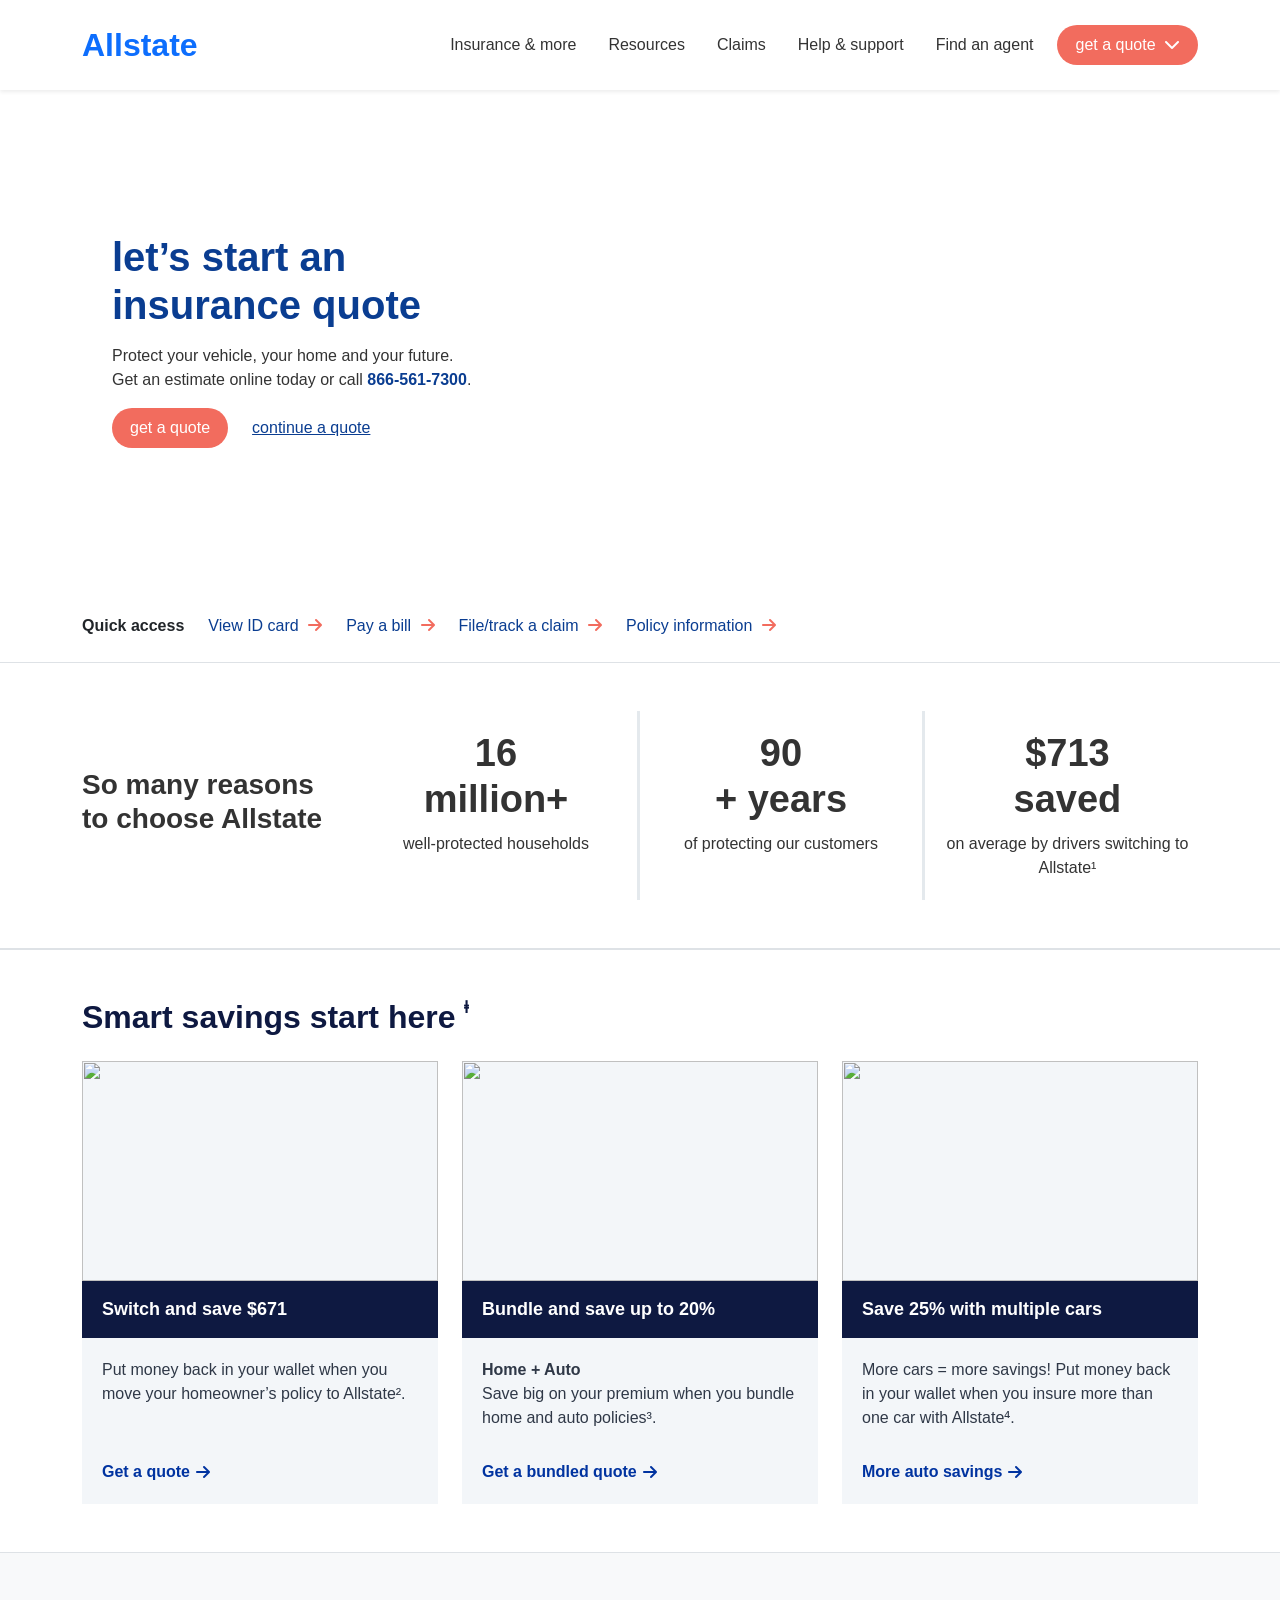
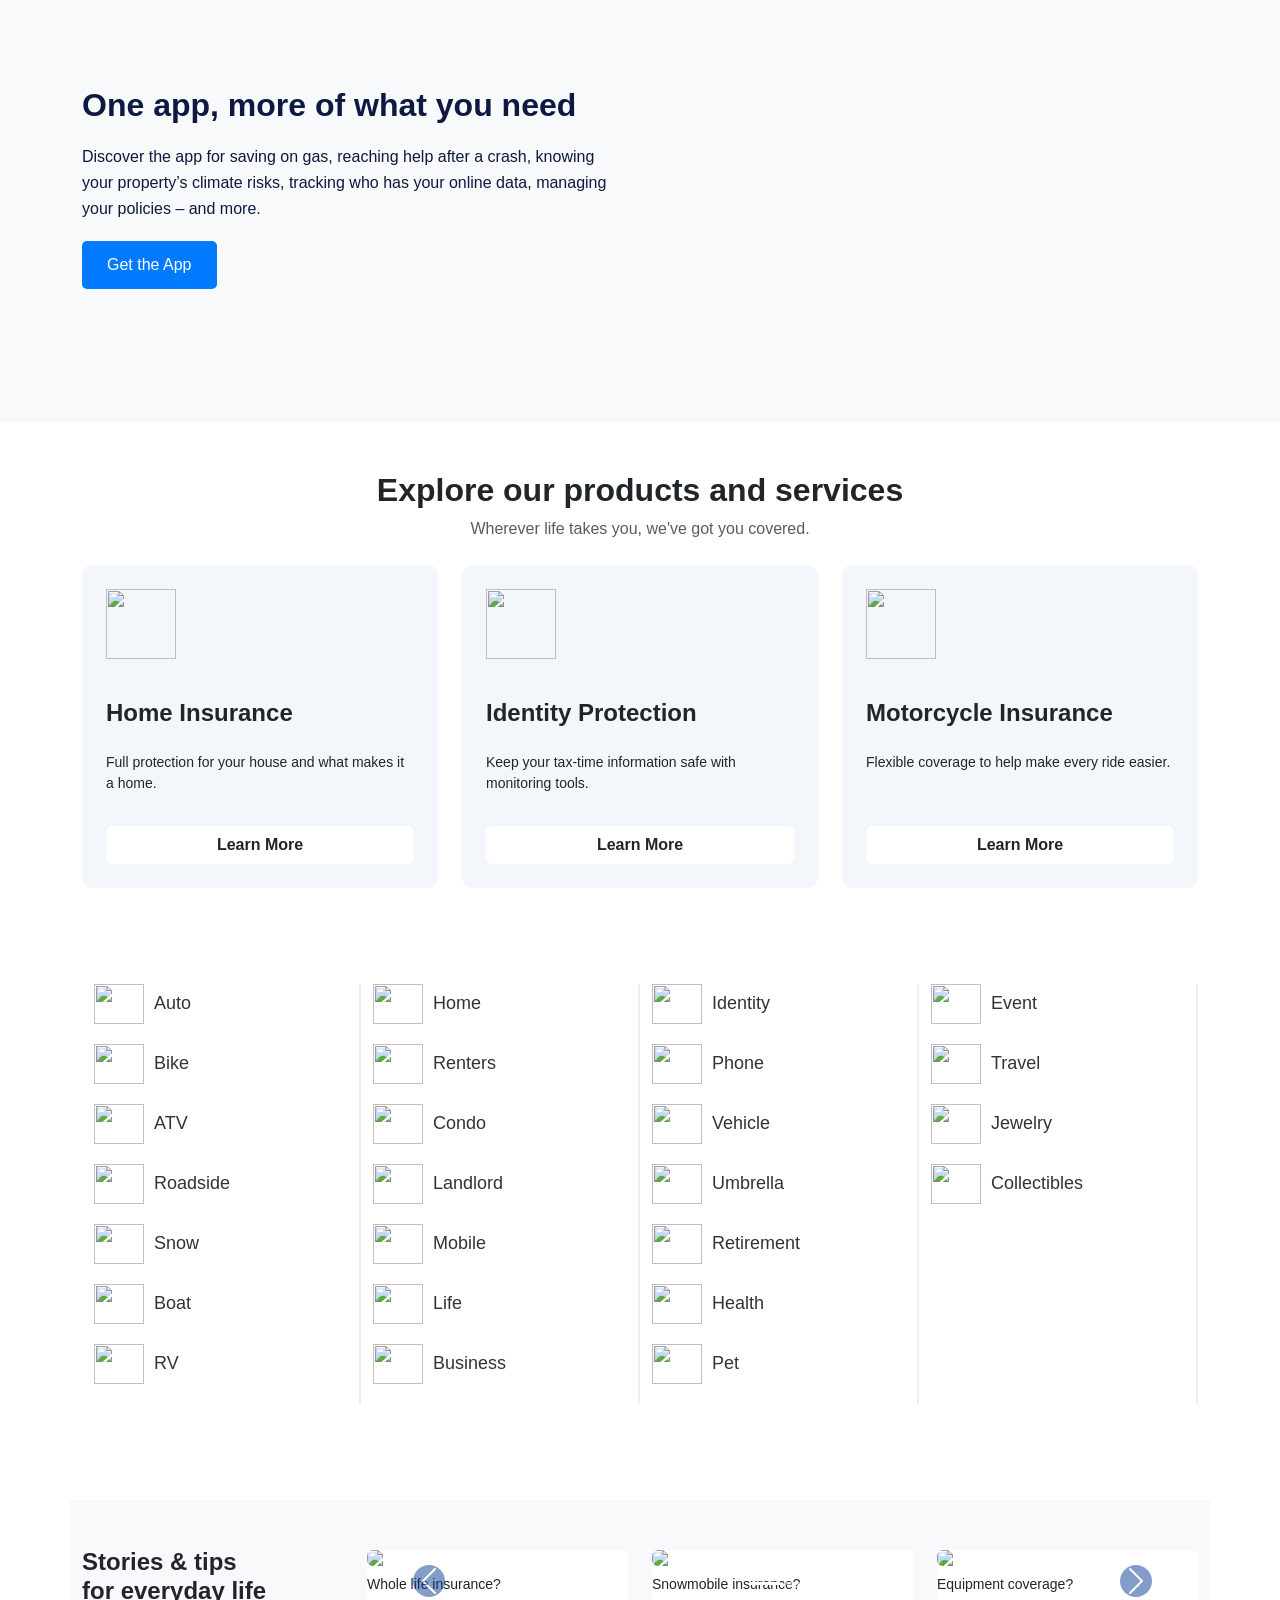
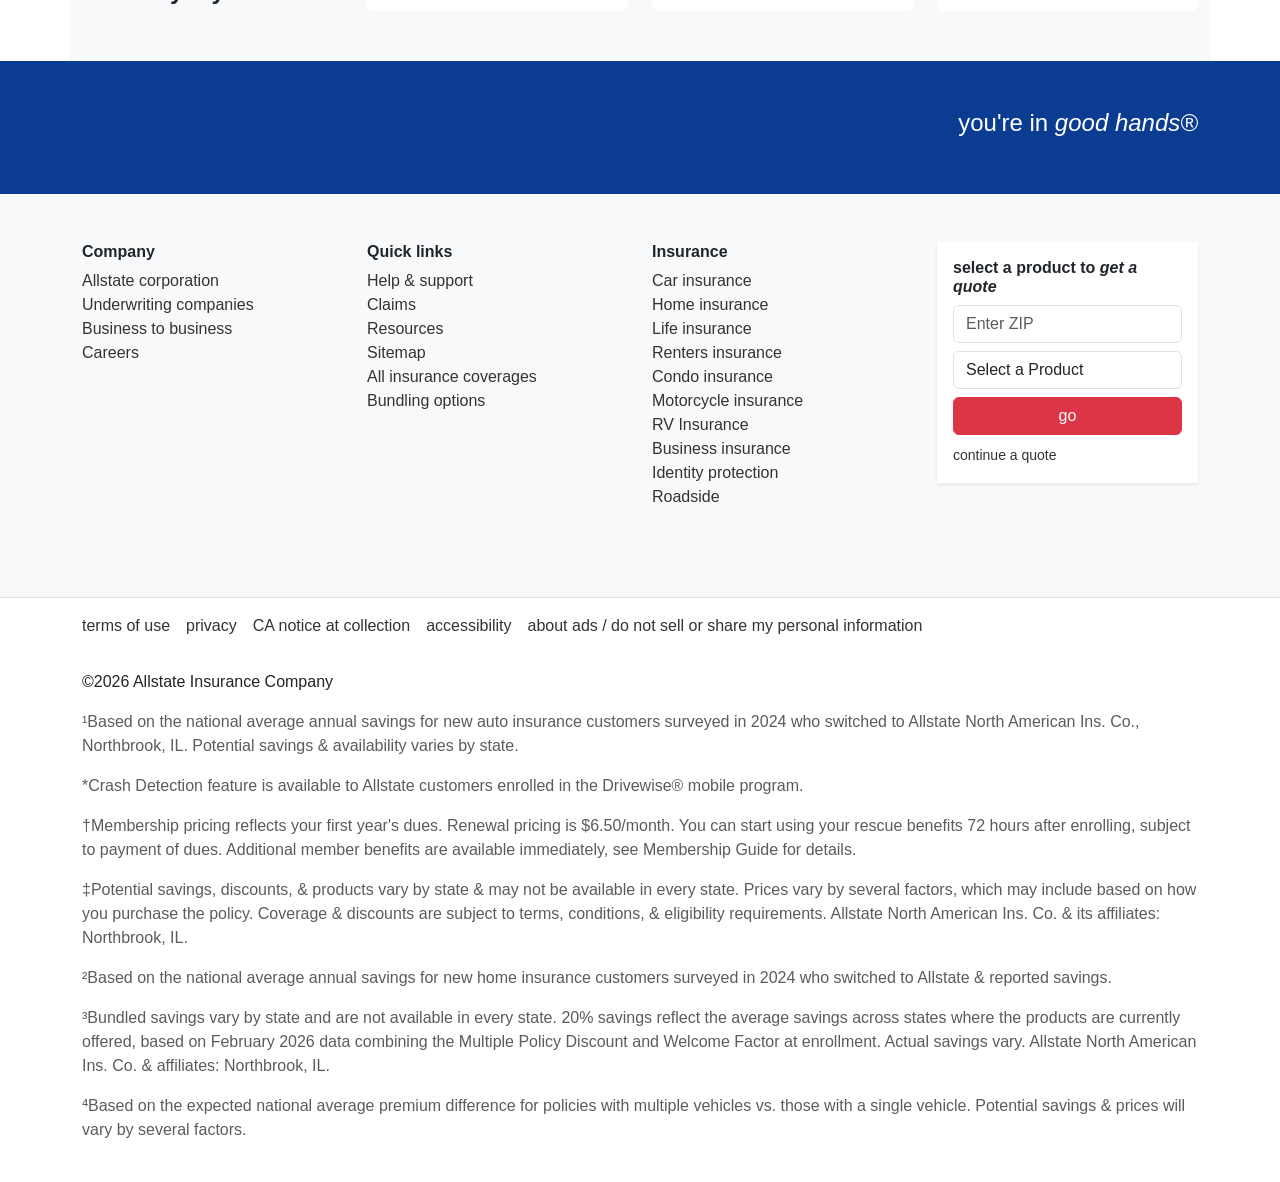
==== index.html @ ee7dabac "new project" ====
<!DOCTYPE html>
<html lang="en">
<head>
<meta charset="UTF-8">
<meta name="viewport" content="width=device-width, initial-scale=1.0">

<!-- Bootstrap -->
<link href="https://cdn.jsdelivr.net/npm/bootstrap@5.3.3/dist/css/bootstrap.min.css" rel="stylesheet">

<!-- Font Awesome -->
<link rel="stylesheet" href="https://cdnjs.cloudflare.com/ajax/libs/font-awesome/6.5.0/css/all.min.css">

<!-- Custom CSS -->
 <script src="https://cdn.jsdelivr.net/npm/@popperjs/core@2.11.8/dist/umd/popper.min.js" integrity="sha384-I7E8VVD/ismYTF4hNIPjVp/Zjvgyol6VFvRkX/vR+Vc4jQkC+hVqc2pM8ODewa9r" crossorigin="anonymous"></script>
<script src="https://cdn.jsdelivr.net/npm/bootstrap@5.3.8/dist/js/bootstrap.min.js" integrity="sha384-G/EV+4j2dNv+tEPo3++6LCgdCROaejBqfUeNjuKAiuXbjrxilcCdDz6ZAVfHWe1Y" crossorigin="anonymous"></script>
<link rel="stylesheet" href="style.css">

<title>Insurance Hero</title>
</head>

<body>

<!-- NAVBAR -->
<nav class="navbar navbar-expand-lg bg-white py-3 shadow-sm">
  <div class="container">

    <!-- Brand -->
    <a class="navbar-brand fw-bold text-primary fs-2" href="/">Allstate</a>

    <!-- Toggle Button -->
    <button class="navbar-toggler" type="button" data-bs-toggle="collapse" data-bs-target="#mainNavbar">
      <span class="navbar-toggler-icon"></span>
    </button>

    <!-- Navbar Links -->
    <div class="collapse navbar-collapse" id="mainNavbar">
      <ul class="navbar-nav ms-auto align-items-lg-center gap-lg-3">

        <li class="nav-item">
          <a class="nav-link" href="Insurancemore.html">Insurance & more</a>
        </li>

        <li class="nav-item">
          <a class="nav-link" href="Resources.html">Resources</a>
        </li>

        <li class="nav-item">
          <a class="nav-link" href="Claims.html">Claims</a>
        </li>

        <li class="nav-item">
          <a class="nav-link" href="Help.html">Help & support</a>
        </li>

        <li class="nav-item">
          <a class="nav-link" href="Findagent.html">Find an agent</a>
        </li>

        <li class="nav-item">
          <button class="btn quote-btn">
            get a quote <i class="fa-solid fa-chevron-down ms-1"></i>
          </button>
        </li>

      </ul>
    </div>

  </div>
</nav>

<!-- HERO SECTION -->
<section class="hero-section">
  <div class="container">
    <div class="row align-items-center">

      <!-- TEXT BOX -->
      <div class="col-lg-5">
        <div class="hero-card">
          <h1>let’s start an<br>insurance quote</h1>

          <p>
            Protect your vehicle, your home and your future.<br>
            Get an estimate online today or call 
            <span class="phone">866-561-7300</span>.
          </p>

          <div class="d-sm-flex align-items-center gap-4 mt-3">
           <a href="tel:8665617300"> <button class="btn quote-btn">get a quote</button></a>
            <a href="tel:8665617300" class="continue-link">continue a quote</a>
          </div>

        </div>
      </div>

    </div>
  </div>
</section>

<!-- QUICK ACCESS -->
<section class="quick-access py-4">
  <div class="container d-flex flex-wrap gap-4">
    <strong>Quick access</strong>

    <a href="tel:8665617300">View ID card <i class="fa-solid fa-arrow-right"></i></a>
    <a href="tel:8665617300">Pay a bill <i class="fa-solid fa-arrow-right"></i></a>
    <a href="tel:8665617300">File/track a claim <i class="fa-solid fa-arrow-right"></i></a>
    <a href="tel:8665617300">Policy information <i class="fa-solid fa-arrow-right"></i></a>
  </div>
</section>



<section class="py-5 border-top border-bottom">
  <div class="container">

    <div class="row align-items-center">

      <!-- LEFT HEADING -->
      <div class="col-lg-3 col-12 mb-4 mb-lg-0">
        <h2 class="section-title">
          So many reasons to choose Allstate
        </h2>
      </div>

      <!-- RIGHT CONTENT -->
      <div class="col-lg-9 col-12">
        <div class="row text-center ">

          <div class="col-md-4 col-12 text-center stat-box">
            <h3>16<br>million+</h3>
            <p>well-protected households</p>
          </div>

          <div class="col-md-4 col-12 text-center stat-box">
            <h3>90<br>+ years</h3>
            <p>of protecting our customers</p>
          </div>

          <div class="col-md-4 col-12 text-center stat-box">
            <h3>$713<br>saved</h3>
            <p>on average by drivers switching to Allstate¹</p>
          </div>

        </div>
      </div>

    </div>

  </div>
</section>


<section class="py-5 border-top border-bottom">
  <div class="container">

    <!-- Heading -->
    <h2 class="main-heading mb-4">
      Smart savings start here
      <span class="small-symbol">ⱡ</span>
    </h2>

    <div class="row g-4">

      <!-- Card 1 -->
      <div class="col-lg-4 col-md-6">
        <div class="promo-card h-100">

          <div class="promo-img">
            <img src="https://delivery.contenthub.allstate.com/api/public/content/4999262c8e6c40609e1e5e005fb2c037?v=10518b28">
          </div>

          <div class="promo-band">Switch and save $671</div>

          <div class="promo-body">
            <p>
              Put money back in your wallet when you move your homeowner’s policy to Allstate².
            </p>

            <a href="tel:8665617300" class="promo-link">
              Get a quote <i class="fa-solid fa-arrow-right"></i>
            </a>
          </div>

        </div>
      </div>

      <!-- Card 2 -->
      <div class="col-lg-4 col-md-6">
        <div class="promo-card h-100">

          <div class="promo-img">
            <img src="https://delivery.contenthub.allstate.com/api/public/content/b913e916604a4797839962265ea4c219?v=066ea2a5">
          </div>

          <div class="promo-band">Bundle and save up to 20%</div>

          <div class="promo-body">
            <p>
              <strong>Home + Auto</strong><br>
              Save big on your premium when you bundle home and auto policies³.
            </p>

            <a href="tel:8665617300" class="promo-link">
              Get a bundled quote <i class="fa-solid fa-arrow-right"></i>
            </a>
          </div>

        </div>
      </div>

      <!-- Card 3 -->
      <div class="col-lg-4 col-md-6">
        <div class="promo-card h-100">

          <div class="promo-img">
            <img src="https://delivery.contenthub.allstate.com/api/public/content/9e5ea6c9df58432dbbaf52f667e9ecc3?v=0bc7b29b">
          </div>

          <div class="promo-band">Save 25% with multiple cars</div>

          <div class="promo-body">
            <p>
              More cars = more savings! Put money back in your wallet when you insure
              more than one car with Allstate⁴.
            </p>

            <a href="tel:8665617300" class="promo-link">
              More auto savings <i class="fa-solid fa-arrow-right"></i>
            </a>
          </div>

        </div>
      </div>

    </div>

  </div>
</section>

<section class="app-section bg-light">
  <div class="container">
    <div class="row align-items-center">

      <!-- LEFT CONTENT -->
      <div class="col-lg-6">
        <h2 class="heading">One app, more of what you need</h2>
        <p class="desc">
          Discover the app for saving on gas, reaching help after a crash,
          knowing your property’s climate risks, tracking who has your online data,
          managing your policies – and more.
        </p>
        <a href="tel:8665617300" class="btn-app">Get the App</a>
      </div>

      <!-- RIGHT IMAGE -->
      <div class="col-lg-6 position-relative">
        <div class="bg-shape"></div>
        <div class="image-box"></div>
      </div>

    </div>
  </div>
</section>

<section class="py-5">
  <div class="container">

    <!-- Heading -->
    <div class="text-center mb-4">
      <h2 class="fw-bold">Explore our products and services</h2>
      <p class="text-muted">Wherever life takes you, we've got you covered.</p>
    </div>

    <!-- Cards -->
    <div class="row g-4 mb-5">

      <!-- Card 1 -->
      <div class="col-md-6 col-lg-4">
        <div class="card h-100 feature-card text-start p-4">
          <img src="https://delivery.contenthub.allstate.com/api/public/content/1bab066fc0d542cd9b75b25b2653437d?v=a708d2a2" class="icon mb-3">
          <h4 class="fw-bold mt-4">Home Insurance</h5>
          <p class="py-3">Full protection for your house and what makes it a home.</p>
          <a href="tel:8665617300" class="btn bg-body fw-bold mt-auto">Learn More</a>
        </div>
      </div>

      <!-- Card 2 -->
      <div class="col-md-6 col-lg-4">
        <div class="card h-100 feature-card text-start p-4">
          <img src="https://delivery.contenthub.allstate.com/api/public/content/2ba8c9988b7c49c5b86bae340edbc51a?v=8ea35259" class="icon mb-3">
          <h4 class="fw-bold mt-4">Identity Protection</h5>
          <p class="py-3">Keep your tax-time information safe with monitoring tools.</p>
          <a href="tel:8665617300" class="btn bg-body fw-bold mt-auto">Learn More</a>
        </div>
      </div>

      <!-- Card 3 -->
      <div class="col-md-6 col-lg-4">
        <div class="card h-100 feature-card text-start p-4">
          <img src="https://delivery.contenthub.allstate.com/api/public/content/c26f9b9fec4a4e6ab97c091a6480e69c?v=bcd4df6d" class="icon mb-3">
          <h4 class="fw-bold mt-4">Motorcycle Insurance</h5>
          <p class="py-3">Flexible coverage to help make every ride easier.</p>
          <a href="tel:8665617300" class="btn bg-body fw-bold mt-auto">Learn More</a>
        </div>
      </div>

    </div>

  <div class="container py-5">
  <div class="row g-4">

    <!-- Column 1 -->
    <div class="col-12 col-sm-6 col-lg-3 border-col">
      <ul class="icon-list">
        <li><a href="tel:8665617300"><img src="https://delivery.contenthub.allstate.com/api/public/content/576c456c47a54b1b879d611299b5bef7?v=67f49cc1"> Auto</a></li>
        <li><a href="tel:8665617300"><img src="https://delivery.contenthub.allstate.com/api/public/content/e0cf91c5a4524aaa98186fe01b1e146c?v=ee3be637"> Bike</a></li>
        <li><a href="tel:8665617300"><img src="https://delivery.contenthub.allstate.com/api/public/content/7c11ab1f14444c76a9706275d4a09e41?v=4e57d8f3"> ATV</a></li>
        <li><a href="tel:8665617300"><img src="https://delivery.contenthub.allstate.com/api/public/content/29aff8308e96465db053a01af0257b8e?v=0a6ff43a"> Roadside</a></li>
        <li><a href="tel:8665617300"><img src="https://delivery.contenthub.allstate.com/api/public/content/068daba5a38a4f40b3b73e91988171f2?v=88b23f37"> Snow</a></li>
        <li><a href="tel:8665617300"><img src="https://delivery.contenthub.allstate.com/api/public/content/b63d10c0edb745f6ae9aea2cfa31ae86?v=7ba2a801"> Boat</a></li>
        <li><a href="tel:8665617300"><img src="https://delivery.contenthub.allstate.com/api/public/content/c8fb784f4d4744c7a7fb2d9d7b7a6b62?v=eef64bd3"> RV</a></li>
      </ul>
    </div>

    <!-- Column 2 -->
    <div class="col-12 col-sm-6 col-lg-3 border-col">
      <ul class="icon-list">
        <li><a href="tel:8665617300"><img src="https://delivery.contenthub.allstate.com/api/public/content/618a623867df4dedbd505feba9692782?v=e9a8ed19"> Home</a></li>
        <li><a href="tel:8665617300"><img src="https://delivery.contenthub.allstate.com/api/public/content/8c9a7ac19f9d487bbc32a3f957c44434?v=7ef8f5ae"> Renters</a></li>
        <li><a href="tel:8665617300"><img src="https://delivery.contenthub.allstate.com/api/public/content/4e9c6ab7fcce4d798c8040a2b1b646f5?v=4400e2b8"> Condo</a></li>
        <li><a href="tel:8665617300"><img src="https://delivery.contenthub.allstate.com/api/public/content/be8fc115e454415ca31baadfa4117970?v=c1351218"> Landlord</a></li>
        <li><a href="tel:8665617300"><img src="https://delivery.contenthub.allstate.com/api/public/content/f1c20ac8cc774b368beddd9b5a5bd028?v=36741392"> Mobile</a></li>
        <li><a href="tel:8665617300"><img src="https://delivery.contenthub.allstate.com/api/public/content/596bc5b3a82c466bba2f0bc1f27e01d4?v=0367a635"> Life</a></li>
        <li><a href="tel:8665617300"><img src="https://delivery.contenthub.allstate.com/api/public/content/398d3c8ac40d498fb03f9f0c2538ac4d?v=5d77b783"> Business</a></li>
      </ul>
    </div>

    <!-- Column 3 -->
    <div class="col-12 col-sm-6 col-lg-3 border-col">
      <ul class="icon-list">
        <li><a href="tel:8665617300"><img src="https://delivery.contenthub.allstate.com/api/public/content/22a44800e99048d9bf0676fc46298ce4?v=d208fa9e"> Identity</a></li>
        <li><a href="tel:8665617300"><img src="https://delivery.contenthub.allstate.com/api/public/content/76456d770ad140ffb733496fabfe0687?v=73703f34"> Phone</a></li>
        <li><a href="tel:8665617300"><img src="https://delivery.contenthub.allstate.com/api/public/content/d68a49ae5ca442d38bf2179fca43ff25?v=1bf8614d"> Vehicle</a></li>
        <li><a href="tel:8665617300"><img src="https://delivery.contenthub.allstate.com/api/public/content/fcdbcd41d8eb4f898f2b9cdf2c3ae271?v=046c39bd"> Umbrella</a></li>
        <li><a href="tel:8665617300"><img src="https://delivery.contenthub.allstate.com/api/public/content/4990a2c8351049e59fcb14ada8251ebb?v=62deccf1"> Retirement</a></li>
        <li><a href="tel:8665617300"><img src="https://delivery.contenthub.allstate.com/api/public/content/dafa3253902441ed8643b07fc1cc2ddb?v=2135b0d5"> Health</a></li>
        <li><a href="tel:8665617300"><img src="https://delivery.contenthub.allstate.com/api/public/content/3384f405749d496fb8a21a014fa7ee6e?v=58153415"> Pet</a></li>
      </ul>
    </div>

    <!-- Column 4 -->
    <div class="col-12 col-sm-6 col-lg-3 border-col">
      <ul class="icon-list">
        <li><a href="tel:8665617300"><img src="https://delivery.contenthub.allstate.com/api/public/content/69c1c8a2d57342abbcd887e36e570c88?v=5298da5d"> Event</a></li>
        <li><a href="tel:8665617300"><img src="https://delivery.contenthub.allstate.com/api/public/content/ce92b94a1fdc4f26aec73952007b3d80?v=635e3a3e"> Travel</a></li>
        <li><a href="tel:8665617300"><img src="https://delivery.contenthub.allstate.com/api/public/content/27fa50c00e7e4cde953ca6b778f78d98?v=de509304"> Jewelry</a></li>
        <li><a href="tel:8665617300"><img src="https://delivery.contenthub.allstate.com/api/public/content/ca1091b2b7d24374ba666214e66014e5?v=5a1c156a"> Collectibles</a></li>
      </ul>
    </div>

  </div>
</div>

  </div>
</section>




<div class="container py-5 bg-light">
  <div class="row align-items-center">

    <!-- Left Heading -->
    <div class="col-md-3 mb-4 mb-md-0">
      <h4 class="fw-bold">
        Stories & tips <br> for everyday life
      </h4>
    </div>

    <!-- Carousel -->
    <div class="col-md-9">
      <div id="tipsCarousel" class="carousel slide" data-bs-ride="carousel">

        <div class="carousel-inner">

          <!-- Slide 1 -->
          <div class="carousel-item active">
            <div class="row">

              <div class="col-md-4">
                <div class="card border-0">
                  <img src="https://delivery.contenthub.allstate.com/api/public/content/c1ad7813db5a4e098a1da8131071291c?v=30b78739" class="img-fluid rounded">
                  <p class="mt-2">Whole life insurance?</p>
                </div>
              </div>

              <div class="col-md-4">
                <div class="card border-0">
                  <img src="https://delivery.contenthub.allstate.com/api/public/content/bf7101c78d3641b2b881daa4c20effb3?v=bc9b1e7a" class="img-fluid rounded">
                  <p class="mt-2">Snowmobile insurance?</p>
                </div>
              </div>

              <div class="col-md-4">
                <div class="card border-0">
                  <img src="https://delivery.contenthub.allstate.com/api/public/content/bb48feaed63b44a3a1e1ae1adaf016fc?v=a247715b" class="img-fluid rounded">
                  <p class="mt-2">Equipment coverage?</p>
                </div>
              </div>

            </div>
          </div>

          <!-- Slide 2 -->
          <div class="carousel-item">
            <div class="row">

              <div class="col-md-4">
                <div class="card border-0">
                  <img src="https://delivery.contenthub.allstate.com/api/public/content/c1ad7813db5a4e098a1da8131071291c?v=30b78739" class="img-fluid rounded">
                  <p class="mt-2">Black ice?</p>
                </div>
              </div>

              <div class="col-md-4">
                <div class="card border-0">
                  <img src="https://delivery.contenthub.allstate.com/api/public/content/bf7101c78d3641b2b881daa4c20effb3?v=bc9b1e7a" class="img-fluid rounded">
                  <p class="mt-2">Ice damage?</p>
                </div>
              </div>

              <div class="col-md-4">
                <div class="card border-0">
                  <img src="https://delivery.contenthub.allstate.com/api/public/content/bb48feaed63b44a3a1e1ae1adaf016fc?v=a247715b" class="img-fluid rounded">
                  <p class="mt-2">Condo vs Home?</p>
                </div>
              </div>

            </div>
          </div>

        </div>

        <!-- Controls -->
        <button class="carousel-control-prev" type="button" data-bs-target="#tipsCarousel" data-bs-slide="prev">
          <span class="carousel-control-prev-icon"></span>
        </button>

        <button class="carousel-control-next" type="button" data-bs-target="#tipsCarousel" data-bs-slide="next">
          <span class="carousel-control-next-icon"></span>
        </button>

        <!-- Dots -->
        <div class="carousel-indicators mt-3">
          <button type="button" data-bs-target="#tipsCarousel" data-bs-slide-to="0" class="active"></button>
          <button type="button" data-bs-target="#tipsCarousel" data-bs-slide-to="1"></button>
        </div>

      </div>
    </div>

  </div>
</div>


<footer>

  <!-- Top Blue Section -->
  <div class="bg-primary text-white py-5">
    <div class="container text-end">
      <h4>you're in <em>good hands®</em></h4>
    </div>
  </div>

  <!-- Main Footer -->
  <div class="bg-light py-5">
    <div class="container">
      <div class="row">

        <!-- Company -->
        <div class="col-md-3 mb-4">
          <h6 class="fw-bold">Company</h6>
          <ul class="list-unstyled">
            <li><a href="tel:8665617300">Allstate corporation</a></li>
            <li><a href="tel:8665617300">Underwriting companies</a></li>
            <li><a href="tel:8665617300">Business to business</a></li>
            <li><a href="tel:8665617300">Careers</a></li>
          </ul>
        </div>

        <!-- Quick Links -->
        <div class="col-md-3 mb-4">
          <h6 class="fw-bold">Quick links</h6>
          <ul class="list-unstyled">
            <li><a href="tel:8665617300">Help & support</a></li>
            <li><a href="tel:8665617300">Claims</a></li>
            <li><a href="tel:8665617300">Resources</a></li>
            <li><a href="tel:8665617300">Sitemap</a></li>
            <li><a href="tel:8665617300">All insurance coverages</a></li>
            <li><a href="tel:8665617300">Bundling options</a></li>
          </ul>
        </div>

        <!-- Insurance -->
        <div class="col-md-3 mb-4">
          <h6 class="fw-bold">Insurance</h6>
          <ul class="list-unstyled">
            <li><a href="tel:8665617300">Car insurance</a></li>
            <li><a href="tel:8665617300">Home insurance</a></li>
            <li><a href="tel:8665617300">Life insurance</a></li>
            <li><a href="tel:8665617300">Renters insurance</a></li>
            <li><a href="tel:8665617300">Condo insurance</a></li>
            <li><a href="tel:8665617300">Motorcycle insurance</a></li>
            <li><a href="tel:8665617300">RV Insurance</a></li>
            <li><a href="tel:8665617300">Business insurance</a></li>
            <li><a href="tel:8665617300">Identity protection</a></li>
            <li><a href="tel:8665617300">Roadside</a></li>
          </ul>
        </div>

        <!-- Quote Box -->
        <div class="col-md-3">
          <div class="p-3 bg-white shadow-sm">
            <h6 class="fw-bold">select a product to <em>get a quote</em></h6>

            <input type="text" class="form-control my-2" placeholder="Enter ZIP">

            <select class="form-control my-2">
              <option>Select a Product</option>
              <option>Auto</option>
              <option>Home</option>
              <option>Life</option>
            </select>

            <button class="btn btn-danger w-100 mb-2">go</button>

            <a href="tel:8665617300" class="small">continue a quote</a>
          </div>
        </div>

      </div>
    </div>
  </div>

  <!-- Bottom Links -->
  <div class="bg-white py-3 border-top">
    <div class="container d-flex flex-wrap gap-3">
      <a href="tel:8665617300">terms of use</a>
      <a href="tel:8665617300">privacy</a>
      <a href="tel:8665617300">CA notice at collection</a>
      <a href="tel:8665617300">accessibility</a>
      <a href="tel:8665617300">about ads / do not sell or share my personal information</a>
    </div>
  </div>

  
  <!-- Disclaimer -->
  <div class="container text-muted pb-4">
      <!-- Copyright -->
      <div class="text-start text-dark py-3">
        ©2026 Allstate Insurance Company
      </div>
    <p>¹Based on the national average annual savings for new auto insurance customers surveyed in 2024 who switched to Allstate North American Ins. Co., Northbrook, IL. Potential savings & availability varies by state.</p>

    <p>*Crash Detection feature is available to Allstate customers enrolled in the Drivewise® mobile program.</p>

    <p>†Membership pricing reflects your first year's dues. Renewal pricing is $6.50/month. You can start using your rescue benefits 72 hours after enrolling, subject to payment of dues. Additional member benefits are available immediately, see Membership Guide for details.</p>

    <p>‡Potential savings, discounts, & products vary by state & may not be available in every state. Prices vary by several factors, which may include based on how you purchase the policy. Coverage & discounts are subject to terms, conditions, & eligibility requirements. Allstate North American Ins. Co. & its affiliates: Northbrook, IL.</p>

    <p>²Based on the national average annual savings for new home insurance customers surveyed in 2024 who switched to Allstate & reported savings.</p>

    <p>³Bundled savings vary by state and are not available in every state. 20% savings reflect the average savings across states where the products are currently offered, based on February 2026 data combining the Multiple Policy Discount and Welcome Factor at enrollment. Actual savings vary. Allstate North American Ins. Co. & affiliates: Northbrook, IL.</p>

    <p>⁴Based on the expected national average premium difference for policies with multiple vehicles vs. those with a single vehicle. Potential savings & prices will vary by several factors.</p>
  </div>

</footer>
</body>
</html>
---- style.css ----
body {
  font-family: Arial, sans-serif;
}

/* NAVBAR */
.nav-link {
  color: #333;
  font-weight: 500;
}

.quote-btn {
  background: #f26c5e;
  color: #fff;
  border-radius: 30px;
  padding: 8px 18px;
  border: none;
}

.quote-btn:hover {
  background: #e45a4c;
}

/* HERO */
.hero-section {
  background: url('https://delivery.contenthub.allstate.com/api/public/content/03c9858933ca45f29a2feabf10771040-XT017desktop?v=8b104a80') center/cover no-repeat;
  height: 500px;
  display: flex;
  align-items: center;
}

.hero-card {
  background: #fff;
  padding: 30px;
  position: relative;
}

.hero-card h1 {
  color: #0a3d91;
  font-size: 40px;
  font-weight: 700;
}

.hero-card p {
  margin-top: 15px;
  color: #333;
}

.phone {
  color: #0a3d91;
  font-weight: bold;
}

.continue-link {
  color: #0a3d91;
  text-decoration: underline;
}

/* Bottom blue lines */
.bottom-strip {
  position: absolute;
  bottom: 0;
  left: 0;
  height: 12px;
  width: 100%;
  background: repeating-linear-gradient(
    90deg,
    #0a3d91,
    #0a3d91 5px,
    #2f6fdd 5px,
    #2f6fdd 10px
  );
}

/* QUICK ACCESS */
.quick-access a {
  color: #0a3d91;
  text-decoration: none;
  font-weight: 500;
}

.quick-access i {
  margin-left: 5px;
  color: #f26c5e;
}

/* LEFT TITLE */
.section-title {
  font-size: 28px;
  font-weight: 700;
  color: #333;
}

/* STATS BOX */
.stat-box {
  padding: 20px;
  border-right: 3px solid #e4e9ed;
}

.stat-box:last-child {
  border-right: none;
}

.stat-box h3 {
  font-size: 38px;
  font-weight: 700;
  color: #333;
  margin-bottom: 10px;
}

.stat-box p {
  font-size: 16px;
  color: #333;
  margin: 0;
}


/* Heading */
.main-heading {
  font-size: 32px;
  font-weight: 700;
  color: #0e1941;
}

.small-symbol {
  font-size: 50%;
  vertical-align: top;
}

/* Card */
.promo-card {
  background: #f3f6f9;
  display: flex;
  flex-direction: column;
  overflow: hidden;
}

/* Image */
.promo-img img {
  width: 100%;
  height: 220px;
  object-fit: cover;
}

/* Blue band */
.promo-band {
  background: #0e1941;
  color: #fff;
  font-weight: 700;
  padding: 15px 20px;
  font-size: 18px;
}

/* Body */
.promo-body {
  padding: 20px;
  display: flex;
  flex-direction: column;
  flex-grow: 1;
}

.promo-body p {
  color: #2f3847;
  margin-bottom: 30px;
}

/* Link */
.promo-link {
  margin-top: auto;
  font-weight: 700;
  color: #0033a0;
  text-decoration: none;
  display: inline-flex;
  align-items: center;
  gap: 6px;
}

.promo-link:hover {
  text-decoration: underline;
}

.app-section {
  padding: 60px 0;
  background: #fff;
}

.heading {
  color: #0e1941;
  font-size: 32px;
  font-weight: 700;
}

.desc {
  color: #0e1941;
  margin: 20px 0;
  line-height: 1.6;
}

.btn-app {
  background: #007bff;
  color: #fff;
  padding: 12px 25px;
  text-decoration: none;
  border-radius: 5px;
  display: inline-block;
}

/* RIGHT SIDE */
.image-box {
  height: 350px;
  background-image: url("https://delivery.contenthub.allstate.com/api/public/content/d02c9c47308f4b30b4b604fb11102975?v=e8b12556");
  background-size: cover;
  background-position: center;
  border-radius: 15px;
  position: relative;
  z-index: 2;
}

/* BACKGROUND SHAPE */
.bg-shape {
  
  width: 50%;
  height: 100%;
  top: 30px;
  left: 30px;
  z-index: 1;
}

.feature-card {
  border: none;
  background: #f3f7fb;
  border-radius: 10px;
  transition: 0.3s;
}

.feature-card:hover {
  transform: translateY(-5px);
}

.icon {
  width: 70px;
  height: 70px;
  object-fit: contain;
  
}

.feature-list li {
  margin-bottom: 10px;
}

.feature-list a {
  display: flex;
  align-items: center;
  gap: 10px;
  text-decoration: none;
  color: #0a3d91;
  font-weight: 500;
  transition: 0.3s;
}

.feature-list img {
  width: 30px;
  height: 30px;
}

.feature-list a:hover {
  color: #0d6efd;
  transform: translateX(5px);
}

.icon-list {
  list-style: none;
  padding: 0;
  margin: 0;
}

.icon-list li {
  margin-bottom: 20px;
}

.icon-list a {
  display: flex;
  align-items: center;
  gap: 10px;
  text-decoration: none;
  color: #333;
  font-size: 18px;
  font-weight: 500;
}

.icon-list img {
  width: 50px;
  height: 40px;
  object-fit: contain;
}

.icon-list a:hover {
  color: #0a3d91;
}

.border-col {
  border-right: 2px solid #eee;
}


.card p {
  font-weight: 500;
  font-size: 14px;
}

.carousel-control-prev-icon,
.carousel-control-next-icon {
  background-color: #0a3d91;
  border-radius: 50%;
  padding: 10px;
}

footer a {
  text-decoration: none;
  color: #333;
}

footer a:hover {
  text-decoration: underline;
}

.bg-primary {
  background-color: #0a3d91 !important;
}

/* MOBILE FIX */
@media (max-width: 768px) {
    .border-col {
      border-right: none;
    }
    .promo-img img {
      height: 180px;
    }
  .stat-box {
    border-right: none;
    border-bottom: 3px solid #e4e9ed;
    text-align: left;
  }

  .stat-box:last-child {
    border-bottom: none;
  }
}
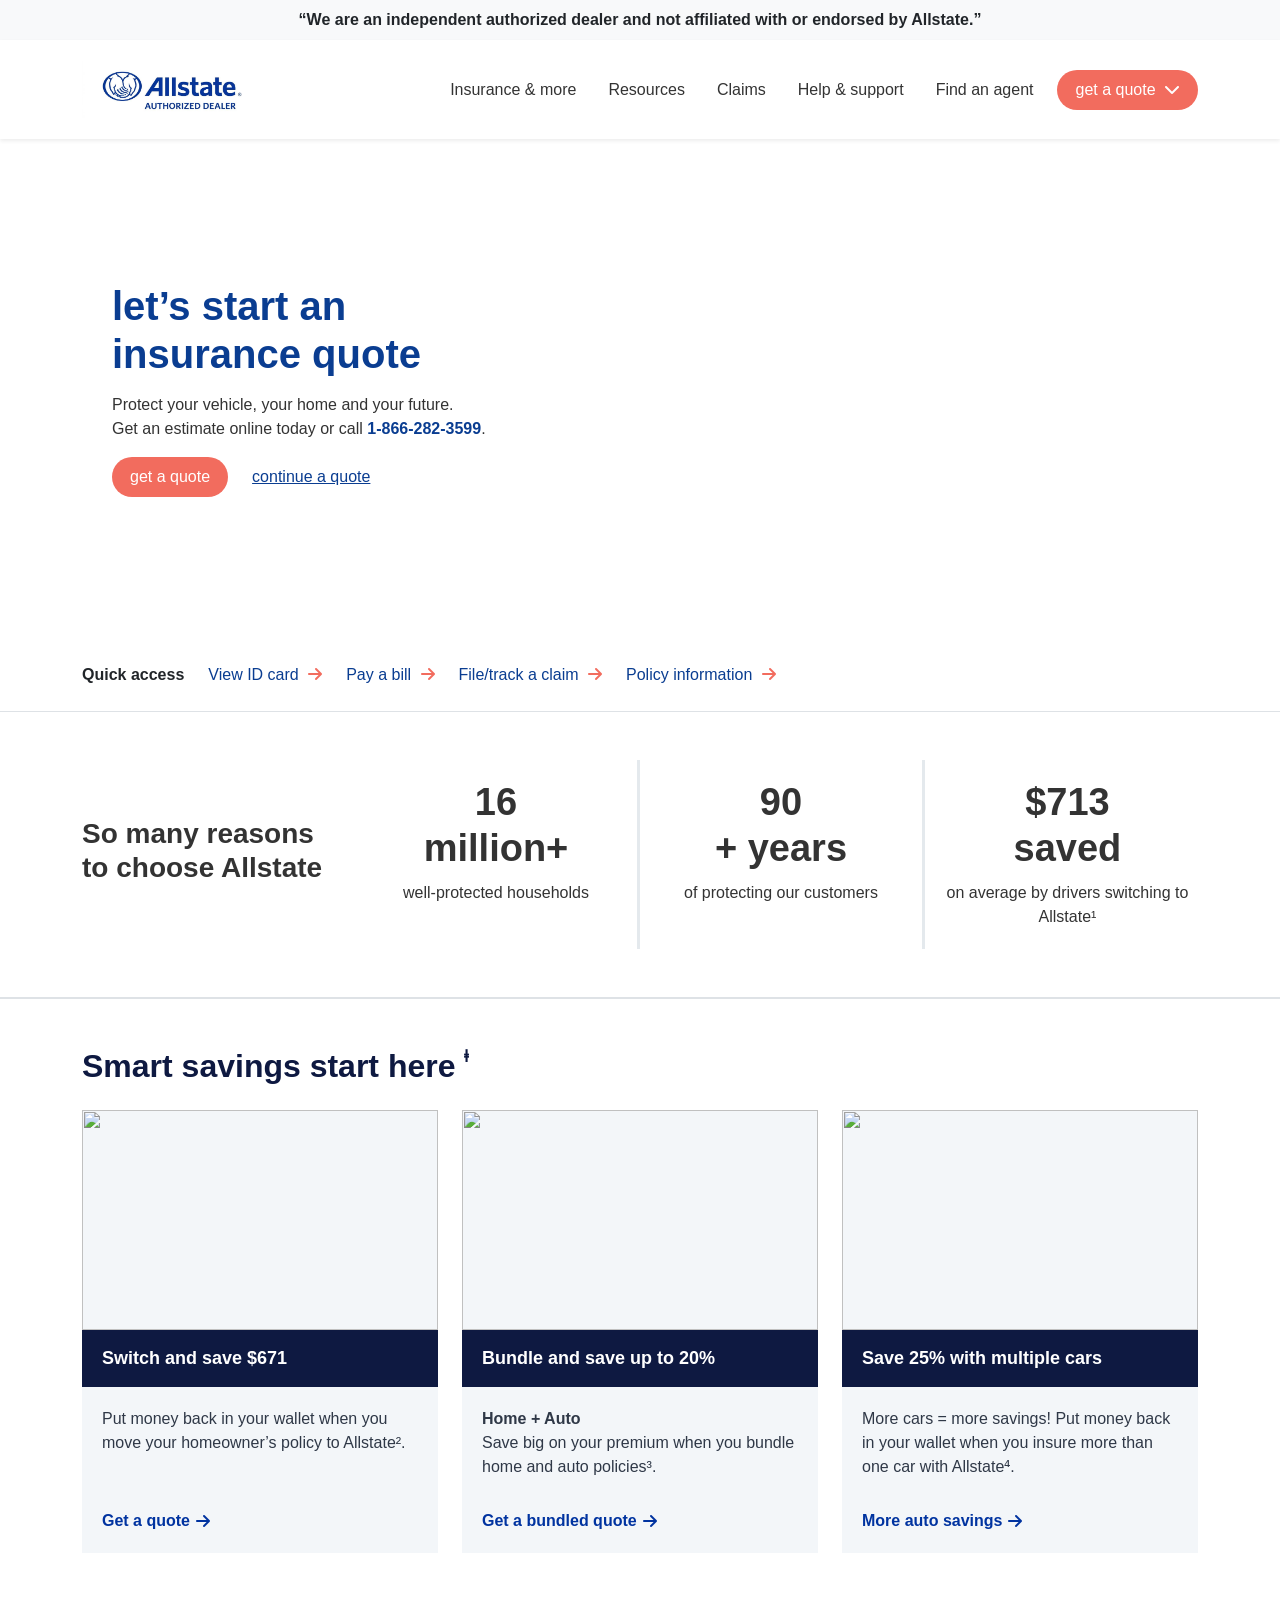
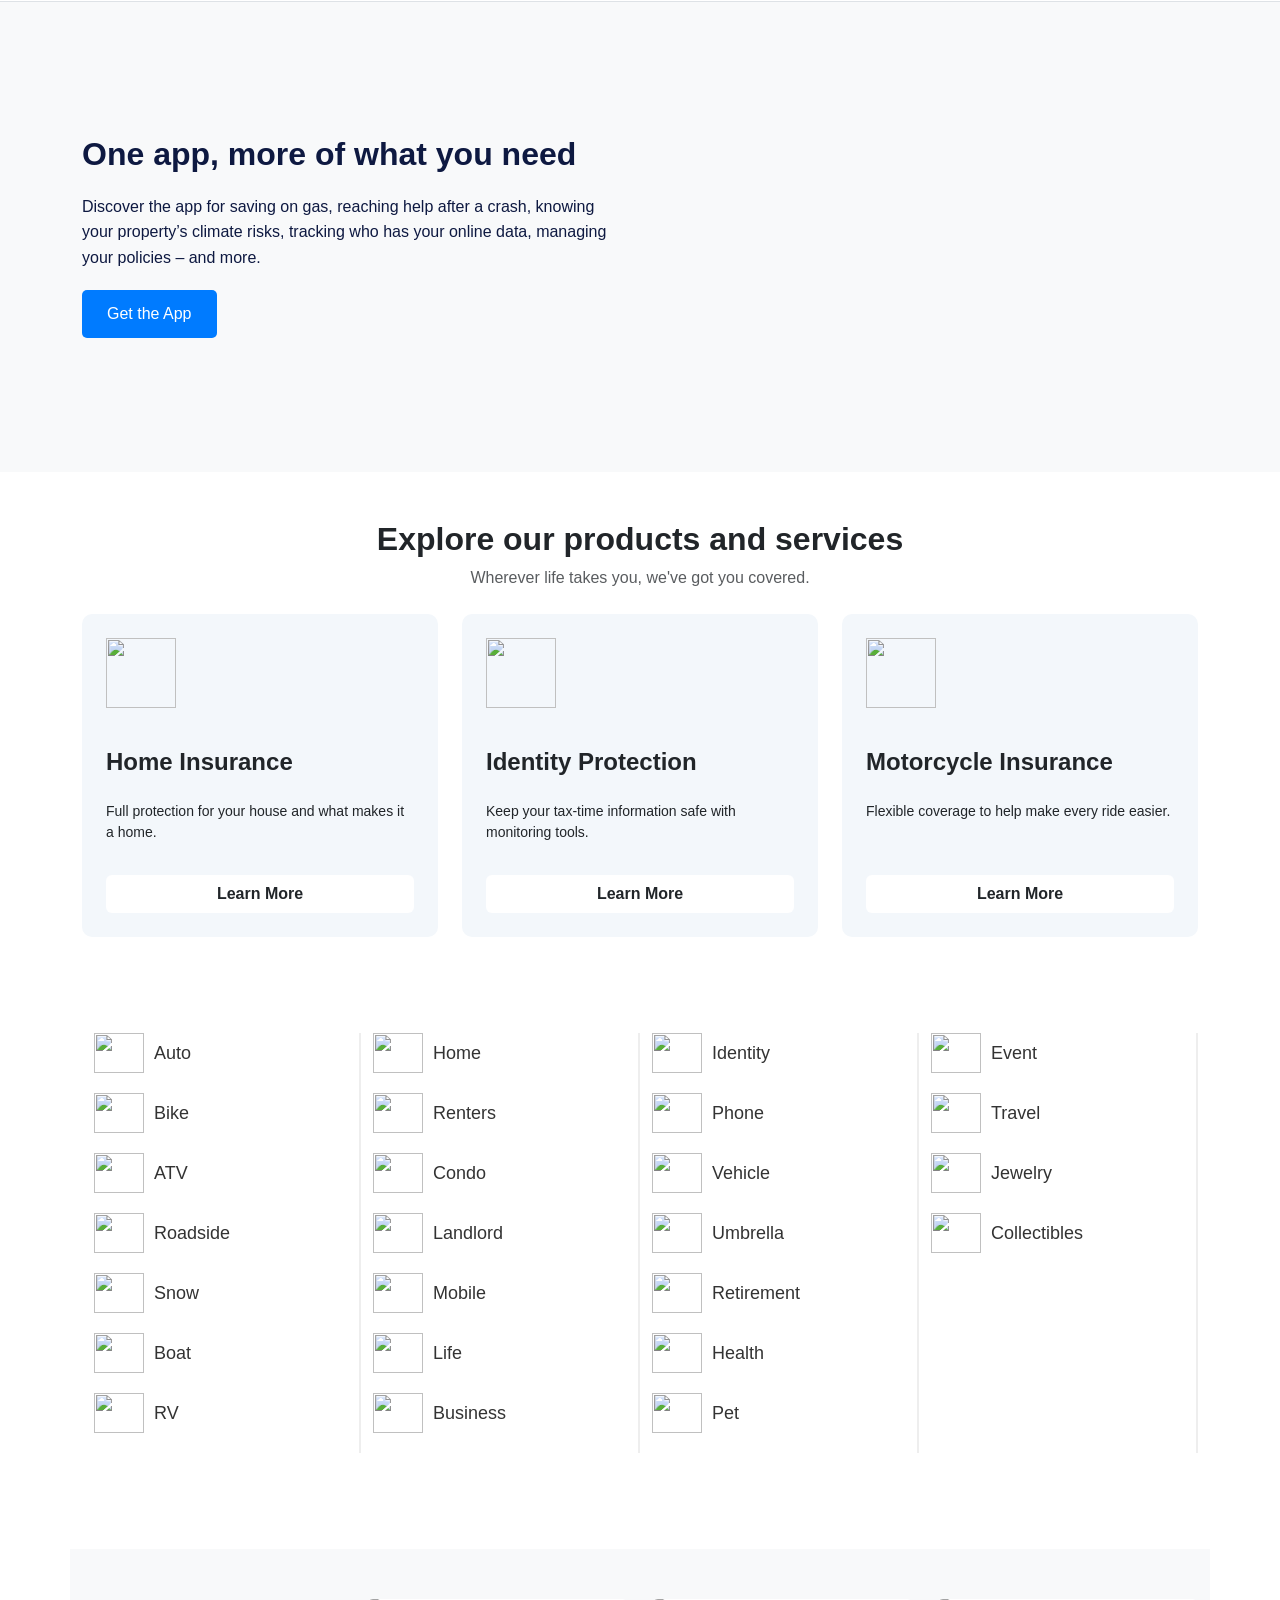
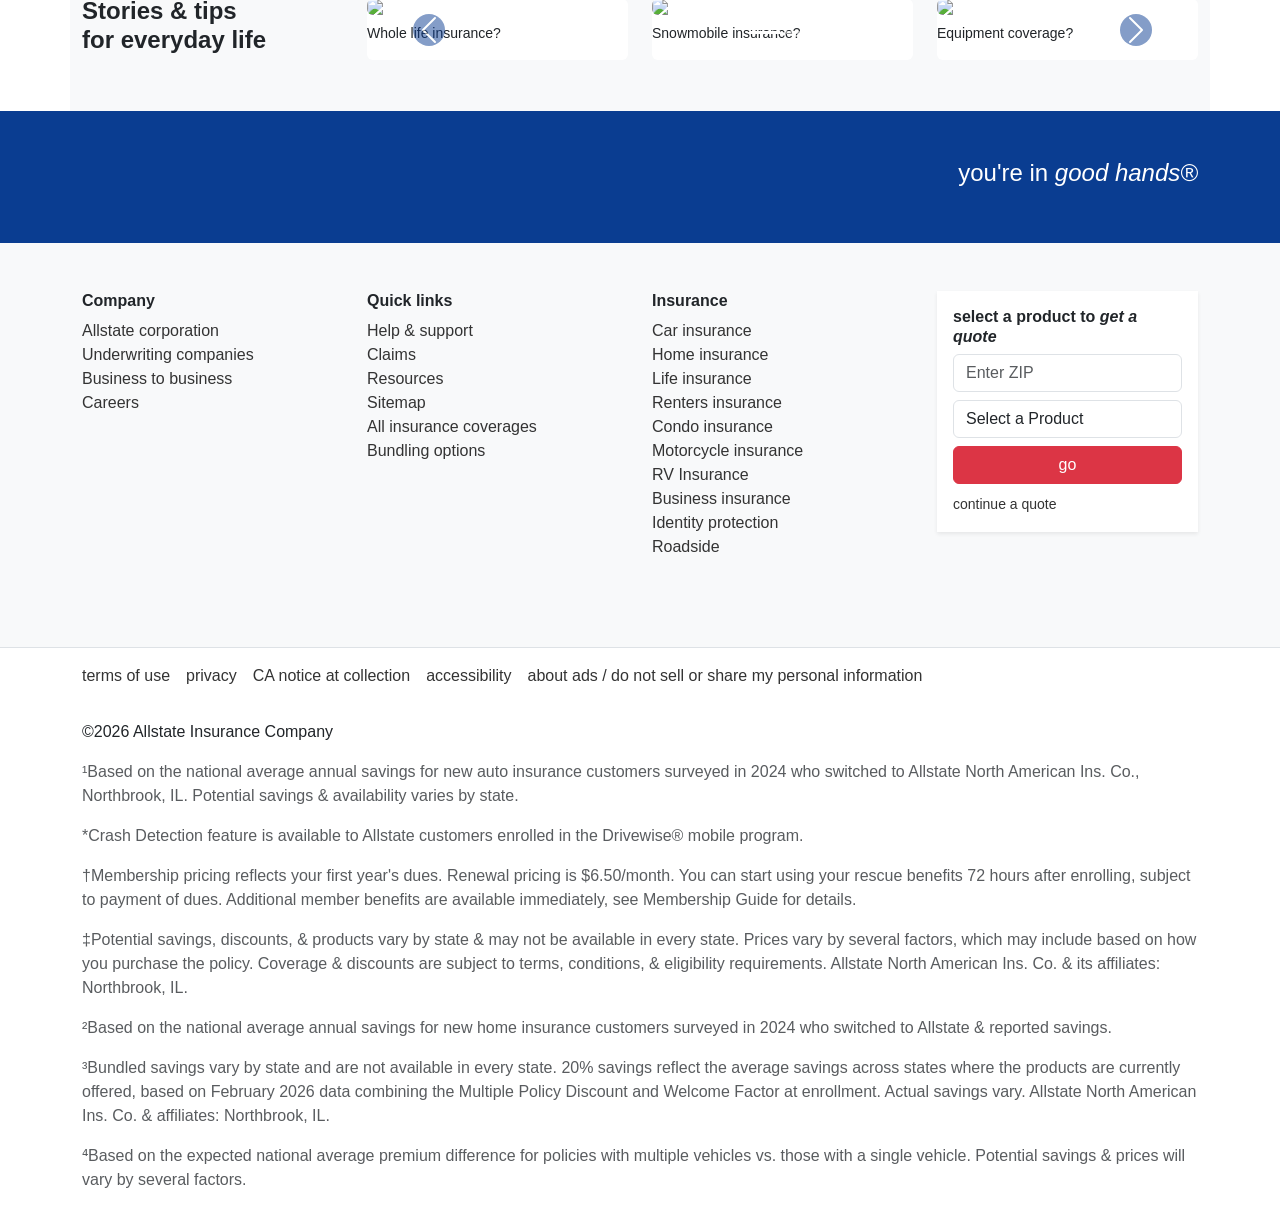
==== commit 39a3b458: "update done" ====
--- a/index.html
+++ b/index.html
@@ -20,12 +20,18 @@
 
 <body>
 
+
+  <div class="bg-light fw-bold py-2 text-center">
+    “We are an independent authorized dealer and not affiliated with or endorsed by Allstate.”
+  </div>
 <!-- NAVBAR -->
 <nav class="navbar navbar-expand-lg bg-white py-3 shadow-sm">
   <div class="container">
 
     <!-- Brand -->
-    <a class="navbar-brand fw-bold text-primary fs-2" href="/">Allstate</a>
+    <a class="navbar-brand fw-bold text-primary fs-2" href="/">
+      <img src="logo(1).jpeg  " alt="" width="180px">
+    </a>
 
     <!-- Toggle Button -->
     <button class="navbar-toggler" type="button" data-bs-toggle="collapse" data-bs-target="#mainNavbar">
@@ -81,12 +87,12 @@
           <p>
             Protect your vehicle, your home and your future.<br>
             Get an estimate online today or call 
-            <span class="phone">866-561-7300</span>.
+            <span class="phone">1-866-282-3599</span>.
           </p>
 
           <div class="d-sm-flex align-items-center gap-4 mt-3">
-           <a href="tel:8665617300"> <button class="btn quote-btn">get a quote</button></a>
-            <a href="tel:8665617300" class="continue-link">continue a quote</a>
+           <a href="tel:+18662823599"> <button class="btn quote-btn">get a quote</button></a>
+            <a href="tel:+18662823599" class="continue-link">continue a quote</a>
           </div>
 
         </div>
@@ -101,10 +107,10 @@
   <div class="container d-flex flex-wrap gap-4">
     <strong>Quick access</strong>
 
-    <a href="tel:8665617300">View ID card <i class="fa-solid fa-arrow-right"></i></a>
-    <a href="tel:8665617300">Pay a bill <i class="fa-solid fa-arrow-right"></i></a>
-    <a href="tel:8665617300">File/track a claim <i class="fa-solid fa-arrow-right"></i></a>
-    <a href="tel:8665617300">Policy information <i class="fa-solid fa-arrow-right"></i></a>
+    <a href="tel:+18662823599">View ID card <i class="fa-solid fa-arrow-right"></i></a>
+    <a href="tel:+18662823599">Pay a bill <i class="fa-solid fa-arrow-right"></i></a>
+    <a href="tel:+18662823599">File/track a claim <i class="fa-solid fa-arrow-right"></i></a>
+    <a href="tel:+18662823599">Policy information <i class="fa-solid fa-arrow-right"></i></a>
   </div>
 </section>
 
@@ -176,7 +182,7 @@
               Put money back in your wallet when you move your homeowner’s policy to Allstate².
             </p>
 
-            <a href="tel:8665617300" class="promo-link">
+            <a href="tel:+18662823599" class="promo-link">
               Get a quote <i class="fa-solid fa-arrow-right"></i>
             </a>
           </div>
@@ -200,7 +206,7 @@
               Save big on your premium when you bundle home and auto policies³.
             </p>
 
-            <a href="tel:8665617300" class="promo-link">
+            <a href="tel:+18662823599" class="promo-link">
               Get a bundled quote <i class="fa-solid fa-arrow-right"></i>
             </a>
           </div>
@@ -224,7 +230,7 @@
               more than one car with Allstate⁴.
             </p>
 
-            <a href="tel:8665617300" class="promo-link">
+            <a href="tel:+18662823599" class="promo-link">
               More auto savings <i class="fa-solid fa-arrow-right"></i>
             </a>
           </div>
@@ -249,7 +255,7 @@
           knowing your property’s climate risks, tracking who has your online data,
           managing your policies – and more.
         </p>
-        <a href="tel:8665617300" class="btn-app">Get the App</a>
+        <a href="tel:+18662823599" class="btn-app">Get the App</a>
       </div>
 
       <!-- RIGHT IMAGE -->
@@ -280,7 +286,7 @@
           <img src="https://delivery.contenthub.allstate.com/api/public/content/1bab066fc0d542cd9b75b25b2653437d?v=a708d2a2" class="icon mb-3">
           <h4 class="fw-bold mt-4">Home Insurance</h5>
           <p class="py-3">Full protection for your house and what makes it a home.</p>
-          <a href="tel:8665617300" class="btn bg-body fw-bold mt-auto">Learn More</a>
+          <a href="tel:+18662823599" class="btn bg-body fw-bold mt-auto">Learn More</a>
         </div>
       </div>
 
@@ -290,7 +296,7 @@
           <img src="https://delivery.contenthub.allstate.com/api/public/content/2ba8c9988b7c49c5b86bae340edbc51a?v=8ea35259" class="icon mb-3">
           <h4 class="fw-bold mt-4">Identity Protection</h5>
           <p class="py-3">Keep your tax-time information safe with monitoring tools.</p>
-          <a href="tel:8665617300" class="btn bg-body fw-bold mt-auto">Learn More</a>
+          <a href="tel:+18662823599" class="btn bg-body fw-bold mt-auto">Learn More</a>
         </div>
       </div>
 
@@ -300,7 +306,7 @@
           <img src="https://delivery.contenthub.allstate.com/api/public/content/c26f9b9fec4a4e6ab97c091a6480e69c?v=bcd4df6d" class="icon mb-3">
           <h4 class="fw-bold mt-4">Motorcycle Insurance</h5>
           <p class="py-3">Flexible coverage to help make every ride easier.</p>
-          <a href="tel:8665617300" class="btn bg-body fw-bold mt-auto">Learn More</a>
+          <a href="tel:+18662823599" class="btn bg-body fw-bold mt-auto">Learn More</a>
         </div>
       </div>
 
@@ -312,49 +318,49 @@
     <!-- Column 1 -->
     <div class="col-12 col-sm-6 col-lg-3 border-col">
       <ul class="icon-list">
-        <li><a href="tel:8665617300"><img src="https://delivery.contenthub.allstate.com/api/public/content/576c456c47a54b1b879d611299b5bef7?v=67f49cc1"> Auto</a></li>
-        <li><a href="tel:8665617300"><img src="https://delivery.contenthub.allstate.com/api/public/content/e0cf91c5a4524aaa98186fe01b1e146c?v=ee3be637"> Bike</a></li>
-        <li><a href="tel:8665617300"><img src="https://delivery.contenthub.allstate.com/api/public/content/7c11ab1f14444c76a9706275d4a09e41?v=4e57d8f3"> ATV</a></li>
-        <li><a href="tel:8665617300"><img src="https://delivery.contenthub.allstate.com/api/public/content/29aff8308e96465db053a01af0257b8e?v=0a6ff43a"> Roadside</a></li>
-        <li><a href="tel:8665617300"><img src="https://delivery.contenthub.allstate.com/api/public/content/068daba5a38a4f40b3b73e91988171f2?v=88b23f37"> Snow</a></li>
-        <li><a href="tel:8665617300"><img src="https://delivery.contenthub.allstate.com/api/public/content/b63d10c0edb745f6ae9aea2cfa31ae86?v=7ba2a801"> Boat</a></li>
-        <li><a href="tel:8665617300"><img src="https://delivery.contenthub.allstate.com/api/public/content/c8fb784f4d4744c7a7fb2d9d7b7a6b62?v=eef64bd3"> RV</a></li>
+        <li><a href="tel:+18662823599"><img src="https://delivery.contenthub.allstate.com/api/public/content/576c456c47a54b1b879d611299b5bef7?v=67f49cc1"> Auto</a></li>
+        <li><a href="tel:+18662823599"><img src="https://delivery.contenthub.allstate.com/api/public/content/e0cf91c5a4524aaa98186fe01b1e146c?v=ee3be637"> Bike</a></li>
+        <li><a href="tel:+18662823599"><img src="https://delivery.contenthub.allstate.com/api/public/content/7c11ab1f14444c76a9706275d4a09e41?v=4e57d8f3"> ATV</a></li>
+        <li><a href="tel:+18662823599"><img src="https://delivery.contenthub.allstate.com/api/public/content/29aff8308e96465db053a01af0257b8e?v=0a6ff43a"> Roadside</a></li>
+        <li><a href="tel:+18662823599"><img src="https://delivery.contenthub.allstate.com/api/public/content/068daba5a38a4f40b3b73e91988171f2?v=88b23f37"> Snow</a></li>
+        <li><a href="tel:+18662823599"><img src="https://delivery.contenthub.allstate.com/api/public/content/b63d10c0edb745f6ae9aea2cfa31ae86?v=7ba2a801"> Boat</a></li>
+        <li><a href="tel:+18662823599"><img src="https://delivery.contenthub.allstate.com/api/public/content/c8fb784f4d4744c7a7fb2d9d7b7a6b62?v=eef64bd3"> RV</a></li>
       </ul>
     </div>
 
     <!-- Column 2 -->
     <div class="col-12 col-sm-6 col-lg-3 border-col">
       <ul class="icon-list">
-        <li><a href="tel:8665617300"><img src="https://delivery.contenthub.allstate.com/api/public/content/618a623867df4dedbd505feba9692782?v=e9a8ed19"> Home</a></li>
-        <li><a href="tel:8665617300"><img src="https://delivery.contenthub.allstate.com/api/public/content/8c9a7ac19f9d487bbc32a3f957c44434?v=7ef8f5ae"> Renters</a></li>
-        <li><a href="tel:8665617300"><img src="https://delivery.contenthub.allstate.com/api/public/content/4e9c6ab7fcce4d798c8040a2b1b646f5?v=4400e2b8"> Condo</a></li>
-        <li><a href="tel:8665617300"><img src="https://delivery.contenthub.allstate.com/api/public/content/be8fc115e454415ca31baadfa4117970?v=c1351218"> Landlord</a></li>
-        <li><a href="tel:8665617300"><img src="https://delivery.contenthub.allstate.com/api/public/content/f1c20ac8cc774b368beddd9b5a5bd028?v=36741392"> Mobile</a></li>
-        <li><a href="tel:8665617300"><img src="https://delivery.contenthub.allstate.com/api/public/content/596bc5b3a82c466bba2f0bc1f27e01d4?v=0367a635"> Life</a></li>
-        <li><a href="tel:8665617300"><img src="https://delivery.contenthub.allstate.com/api/public/content/398d3c8ac40d498fb03f9f0c2538ac4d?v=5d77b783"> Business</a></li>
+        <li><a href="tel:+18662823599"><img src="https://delivery.contenthub.allstate.com/api/public/content/618a623867df4dedbd505feba9692782?v=e9a8ed19"> Home</a></li>
+        <li><a href="tel:+18662823599"><img src="https://delivery.contenthub.allstate.com/api/public/content/8c9a7ac19f9d487bbc32a3f957c44434?v=7ef8f5ae"> Renters</a></li>
+        <li><a href="tel:+18662823599"><img src="https://delivery.contenthub.allstate.com/api/public/content/4e9c6ab7fcce4d798c8040a2b1b646f5?v=4400e2b8"> Condo</a></li>
+        <li><a href="tel:+18662823599"><img src="https://delivery.contenthub.allstate.com/api/public/content/be8fc115e454415ca31baadfa4117970?v=c1351218"> Landlord</a></li>
+        <li><a href="tel:+18662823599"><img src="https://delivery.contenthub.allstate.com/api/public/content/f1c20ac8cc774b368beddd9b5a5bd028?v=36741392"> Mobile</a></li>
+        <li><a href="tel:+18662823599"><img src="https://delivery.contenthub.allstate.com/api/public/content/596bc5b3a82c466bba2f0bc1f27e01d4?v=0367a635"> Life</a></li>
+        <li><a href="tel:+18662823599"><img src="https://delivery.contenthub.allstate.com/api/public/content/398d3c8ac40d498fb03f9f0c2538ac4d?v=5d77b783"> Business</a></li>
       </ul>
     </div>
 
     <!-- Column 3 -->
     <div class="col-12 col-sm-6 col-lg-3 border-col">
       <ul class="icon-list">
-        <li><a href="tel:8665617300"><img src="https://delivery.contenthub.allstate.com/api/public/content/22a44800e99048d9bf0676fc46298ce4?v=d208fa9e"> Identity</a></li>
-        <li><a href="tel:8665617300"><img src="https://delivery.contenthub.allstate.com/api/public/content/76456d770ad140ffb733496fabfe0687?v=73703f34"> Phone</a></li>
-        <li><a href="tel:8665617300"><img src="https://delivery.contenthub.allstate.com/api/public/content/d68a49ae5ca442d38bf2179fca43ff25?v=1bf8614d"> Vehicle</a></li>
-        <li><a href="tel:8665617300"><img src="https://delivery.contenthub.allstate.com/api/public/content/fcdbcd41d8eb4f898f2b9cdf2c3ae271?v=046c39bd"> Umbrella</a></li>
-        <li><a href="tel:8665617300"><img src="https://delivery.contenthub.allstate.com/api/public/content/4990a2c8351049e59fcb14ada8251ebb?v=62deccf1"> Retirement</a></li>
-        <li><a href="tel:8665617300"><img src="https://delivery.contenthub.allstate.com/api/public/content/dafa3253902441ed8643b07fc1cc2ddb?v=2135b0d5"> Health</a></li>
-        <li><a href="tel:8665617300"><img src="https://delivery.contenthub.allstate.com/api/public/content/3384f405749d496fb8a21a014fa7ee6e?v=58153415"> Pet</a></li>
+        <li><a href="tel:+18662823599"><img src="https://delivery.contenthub.allstate.com/api/public/content/22a44800e99048d9bf0676fc46298ce4?v=d208fa9e"> Identity</a></li>
+        <li><a href="tel:+18662823599"><img src="https://delivery.contenthub.allstate.com/api/public/content/76456d770ad140ffb733496fabfe0687?v=73703f34"> Phone</a></li>
+        <li><a href="tel:+18662823599"><img src="https://delivery.contenthub.allstate.com/api/public/content/d68a49ae5ca442d38bf2179fca43ff25?v=1bf8614d"> Vehicle</a></li>
+        <li><a href="tel:+18662823599"><img src="https://delivery.contenthub.allstate.com/api/public/content/fcdbcd41d8eb4f898f2b9cdf2c3ae271?v=046c39bd"> Umbrella</a></li>
+        <li><a href="tel:+18662823599"><img src="https://delivery.contenthub.allstate.com/api/public/content/4990a2c8351049e59fcb14ada8251ebb?v=62deccf1"> Retirement</a></li>
+        <li><a href="tel:+18662823599"><img src="https://delivery.contenthub.allstate.com/api/public/content/dafa3253902441ed8643b07fc1cc2ddb?v=2135b0d5"> Health</a></li>
+        <li><a href="tel:+18662823599"><img src="https://delivery.contenthub.allstate.com/api/public/content/3384f405749d496fb8a21a014fa7ee6e?v=58153415"> Pet</a></li>
       </ul>
     </div>
 
     <!-- Column 4 -->
     <div class="col-12 col-sm-6 col-lg-3 border-col">
       <ul class="icon-list">
-        <li><a href="tel:8665617300"><img src="https://delivery.contenthub.allstate.com/api/public/content/69c1c8a2d57342abbcd887e36e570c88?v=5298da5d"> Event</a></li>
-        <li><a href="tel:8665617300"><img src="https://delivery.contenthub.allstate.com/api/public/content/ce92b94a1fdc4f26aec73952007b3d80?v=635e3a3e"> Travel</a></li>
-        <li><a href="tel:8665617300"><img src="https://delivery.contenthub.allstate.com/api/public/content/27fa50c00e7e4cde953ca6b778f78d98?v=de509304"> Jewelry</a></li>
-        <li><a href="tel:8665617300"><img src="https://delivery.contenthub.allstate.com/api/public/content/ca1091b2b7d24374ba666214e66014e5?v=5a1c156a"> Collectibles</a></li>
+        <li><a href="tel:+18662823599"><img src="https://delivery.contenthub.allstate.com/api/public/content/69c1c8a2d57342abbcd887e36e570c88?v=5298da5d"> Event</a></li>
+        <li><a href="tel:+18662823599"><img src="https://delivery.contenthub.allstate.com/api/public/content/ce92b94a1fdc4f26aec73952007b3d80?v=635e3a3e"> Travel</a></li>
+        <li><a href="tel:+18662823599"><img src="https://delivery.contenthub.allstate.com/api/public/content/27fa50c00e7e4cde953ca6b778f78d98?v=de509304"> Jewelry</a></li>
+        <li><a href="tel:+18662823599"><img src="https://delivery.contenthub.allstate.com/api/public/content/ca1091b2b7d24374ba666214e66014e5?v=5a1c156a"> Collectibles</a></li>
       </ul>
     </div>
 
@@ -481,10 +487,10 @@
         <div class="col-md-3 mb-4">
           <h6 class="fw-bold">Company</h6>
           <ul class="list-unstyled">
-            <li><a href="tel:8665617300">Allstate corporation</a></li>
-            <li><a href="tel:8665617300">Underwriting companies</a></li>
-            <li><a href="tel:8665617300">Business to business</a></li>
-            <li><a href="tel:8665617300">Careers</a></li>
+            <li><a href="tel:+18662823599">Allstate corporation</a></li>
+            <li><a href="tel:+18662823599">Underwriting companies</a></li>
+            <li><a href="tel:+18662823599">Business to business</a></li>
+            <li><a href="tel:+18662823599">Careers</a></li>
           </ul>
         </div>
 
@@ -492,12 +498,12 @@
         <div class="col-md-3 mb-4">
           <h6 class="fw-bold">Quick links</h6>
           <ul class="list-unstyled">
-            <li><a href="tel:8665617300">Help & support</a></li>
-            <li><a href="tel:8665617300">Claims</a></li>
-            <li><a href="tel:8665617300">Resources</a></li>
-            <li><a href="tel:8665617300">Sitemap</a></li>
-            <li><a href="tel:8665617300">All insurance coverages</a></li>
-            <li><a href="tel:8665617300">Bundling options</a></li>
+            <li><a href="tel:+18662823599">Help & support</a></li>
+            <li><a href="tel:+18662823599">Claims</a></li>
+            <li><a href="tel:+18662823599">Resources</a></li>
+            <li><a href="tel:+18662823599">Sitemap</a></li>
+            <li><a href="tel:+18662823599">All insurance coverages</a></li>
+            <li><a href="tel:+18662823599">Bundling options</a></li>
           </ul>
         </div>
 
@@ -505,16 +511,16 @@
         <div class="col-md-3 mb-4">
           <h6 class="fw-bold">Insurance</h6>
           <ul class="list-unstyled">
-            <li><a href="tel:8665617300">Car insurance</a></li>
-            <li><a href="tel:8665617300">Home insurance</a></li>
-            <li><a href="tel:8665617300">Life insurance</a></li>
-            <li><a href="tel:8665617300">Renters insurance</a></li>
-            <li><a href="tel:8665617300">Condo insurance</a></li>
-            <li><a href="tel:8665617300">Motorcycle insurance</a></li>
-            <li><a href="tel:8665617300">RV Insurance</a></li>
-            <li><a href="tel:8665617300">Business insurance</a></li>
-            <li><a href="tel:8665617300">Identity protection</a></li>
-            <li><a href="tel:8665617300">Roadside</a></li>
+            <li><a href="tel:+18662823599">Car insurance</a></li>
+            <li><a href="tel:+18662823599">Home insurance</a></li>
+            <li><a href="tel:+18662823599">Life insurance</a></li>
+            <li><a href="tel:+18662823599">Renters insurance</a></li>
+            <li><a href="tel:+18662823599">Condo insurance</a></li>
+            <li><a href="tel:+18662823599">Motorcycle insurance</a></li>
+            <li><a href="tel:+18662823599">RV Insurance</a></li>
+            <li><a href="tel:+18662823599">Business insurance</a></li>
+            <li><a href="tel:+18662823599">Identity protection</a></li>
+            <li><a href="tel:+18662823599">Roadside</a></li>
           </ul>
         </div>
 
@@ -534,7 +540,7 @@
 
             <button class="btn btn-danger w-100 mb-2">go</button>
 
-            <a href="tel:8665617300" class="small">continue a quote</a>
+            <a href="tel:+18662823599" class="small">continue a quote</a>
           </div>
         </div>
 
@@ -545,11 +551,11 @@
   <!-- Bottom Links -->
   <div class="bg-white py-3 border-top">
     <div class="container d-flex flex-wrap gap-3">
-      <a href="tel:8665617300">terms of use</a>
-      <a href="tel:8665617300">privacy</a>
-      <a href="tel:8665617300">CA notice at collection</a>
-      <a href="tel:8665617300">accessibility</a>
-      <a href="tel:8665617300">about ads / do not sell or share my personal information</a>
+      <a href="tel:+18662823599">terms of use</a>
+      <a href="tel:+18662823599">privacy</a>
+      <a href="tel:+18662823599">CA notice at collection</a>
+      <a href="tel:+18662823599">accessibility</a>
+      <a href="tel:+18662823599">about ads / do not sell or share my personal information</a>
     </div>
   </div>
 
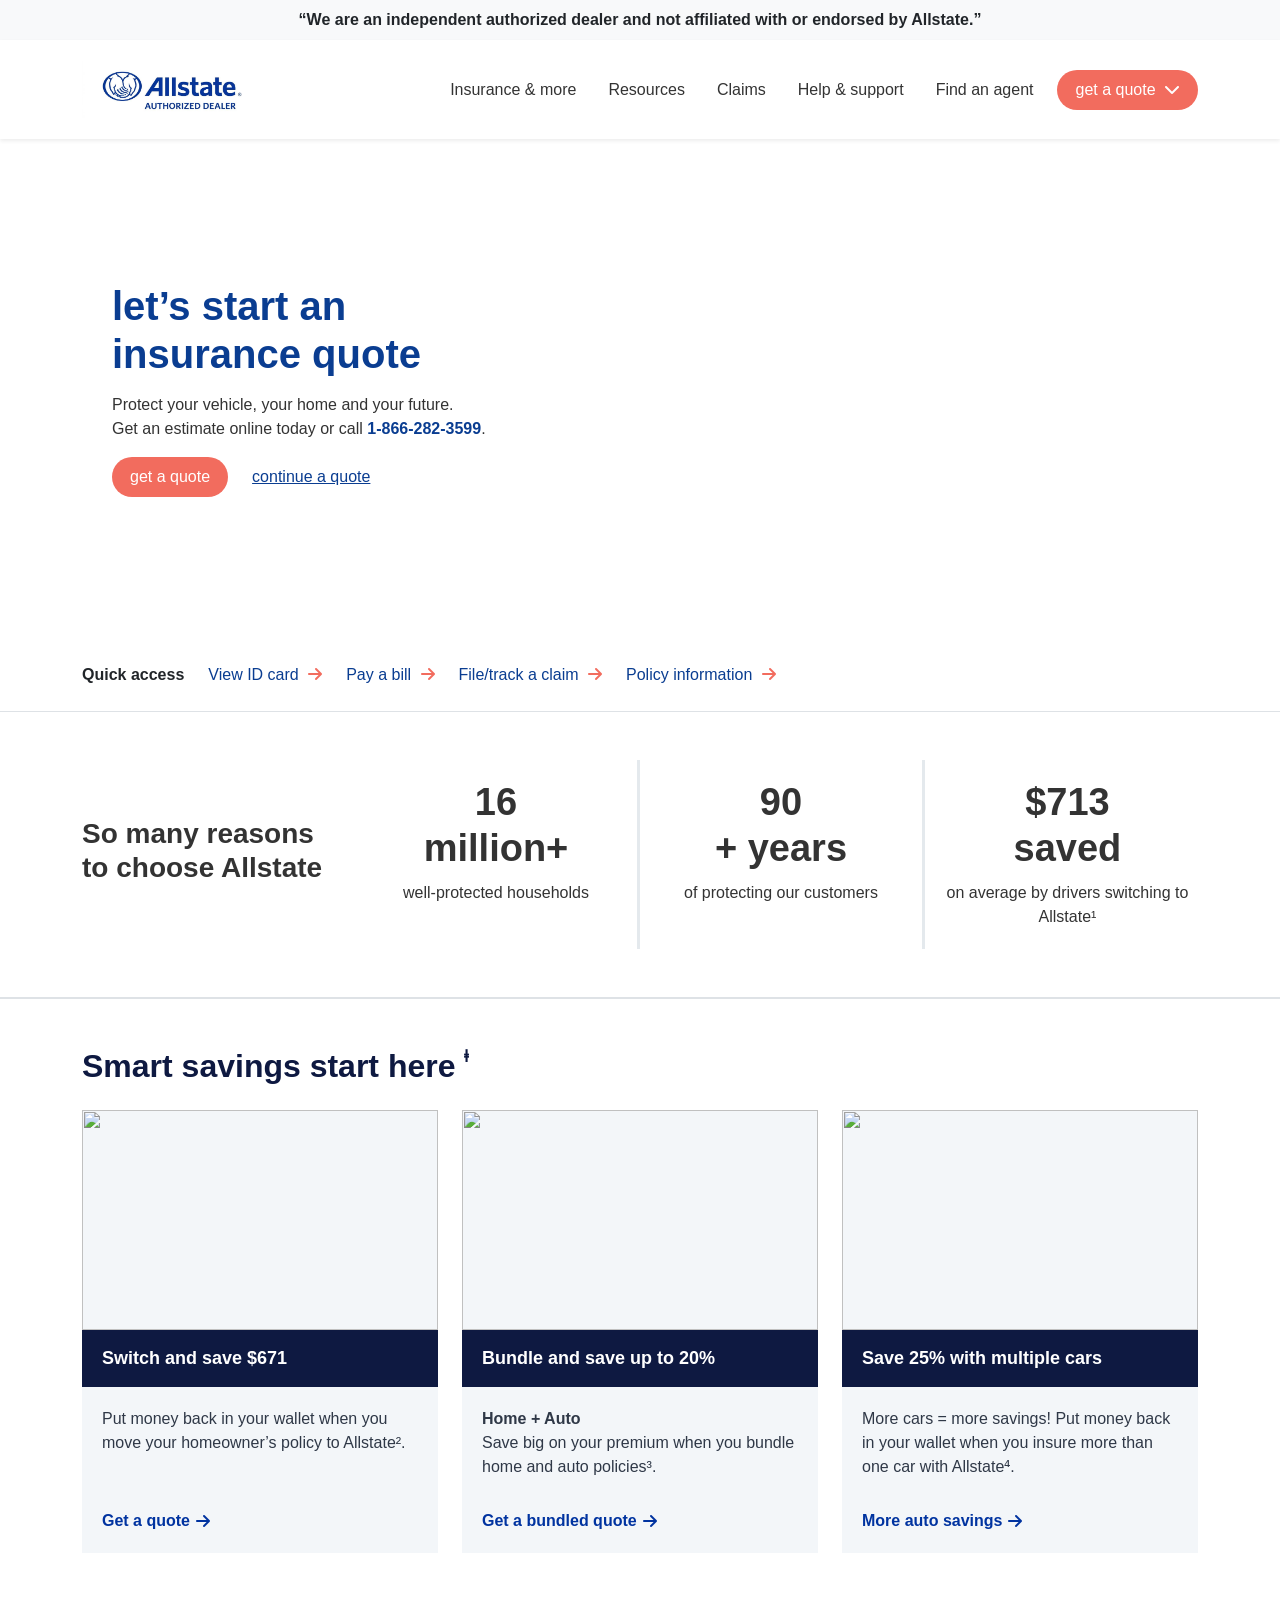
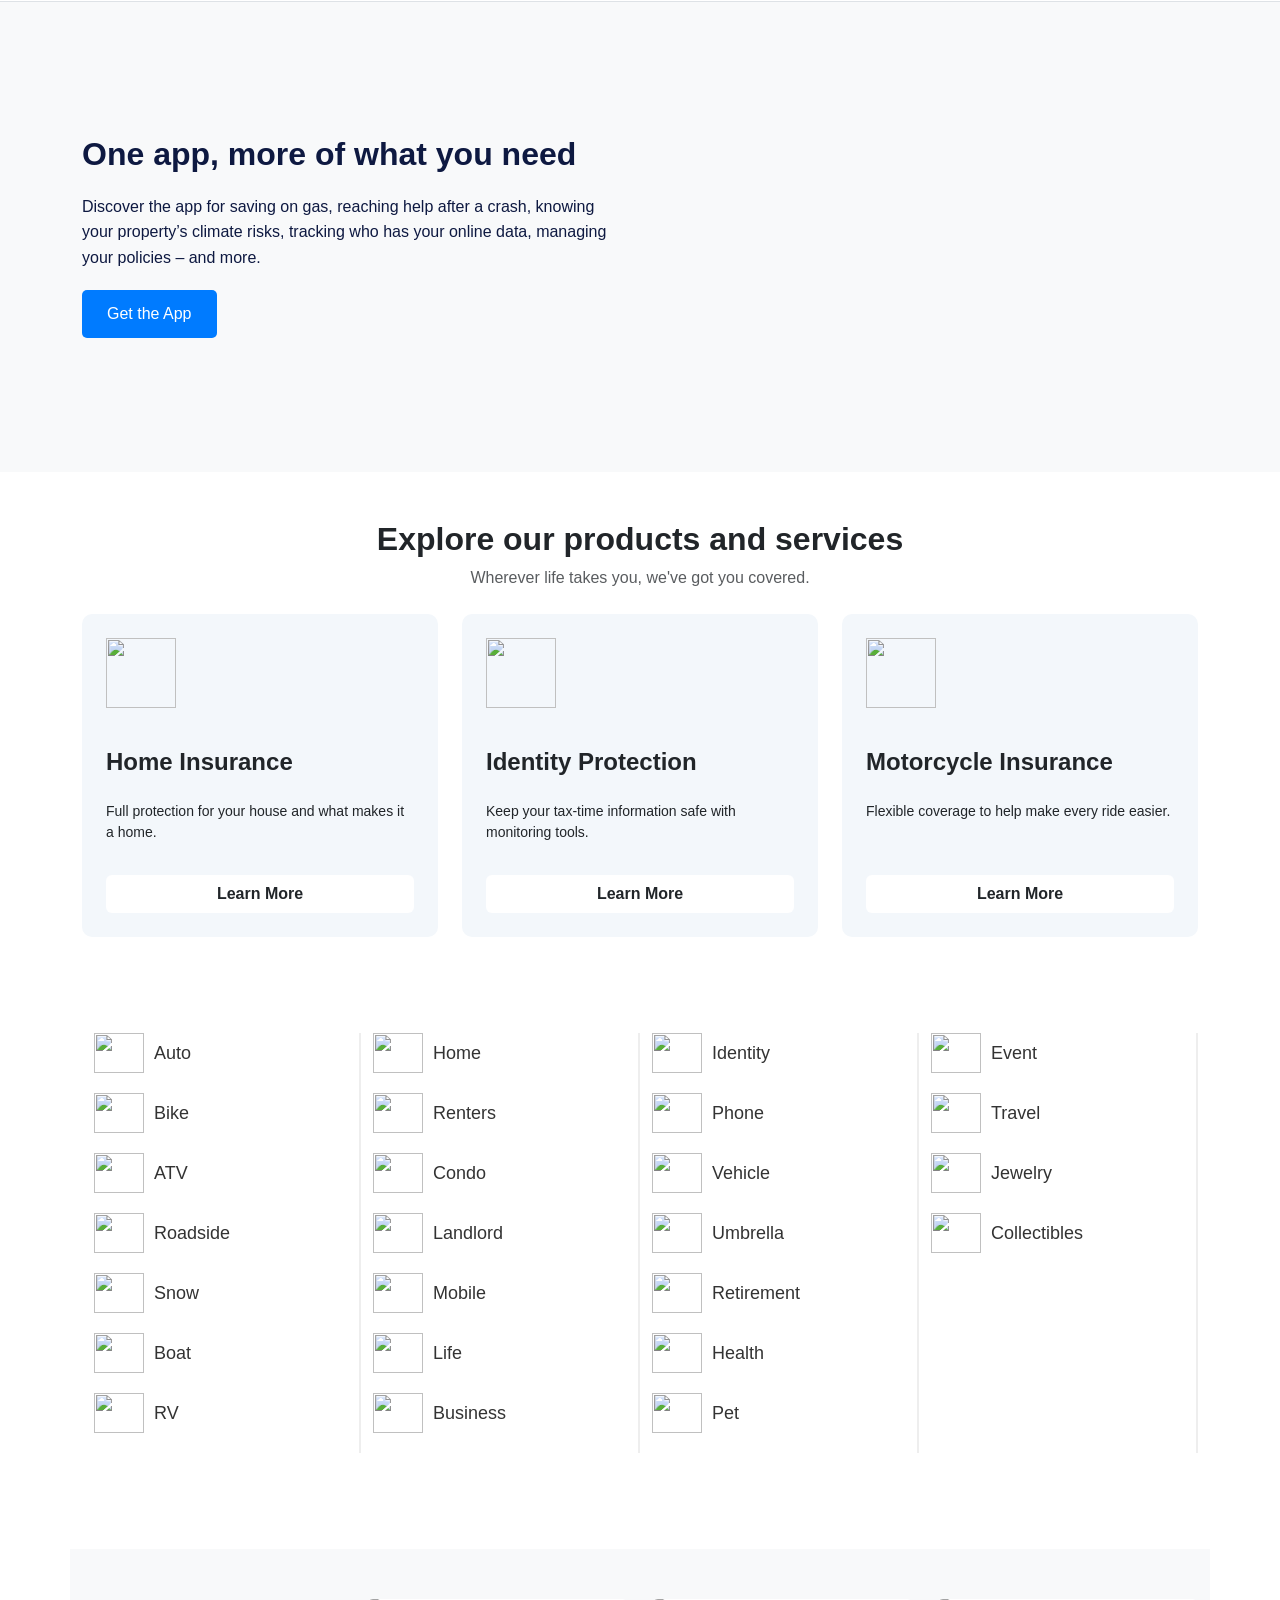
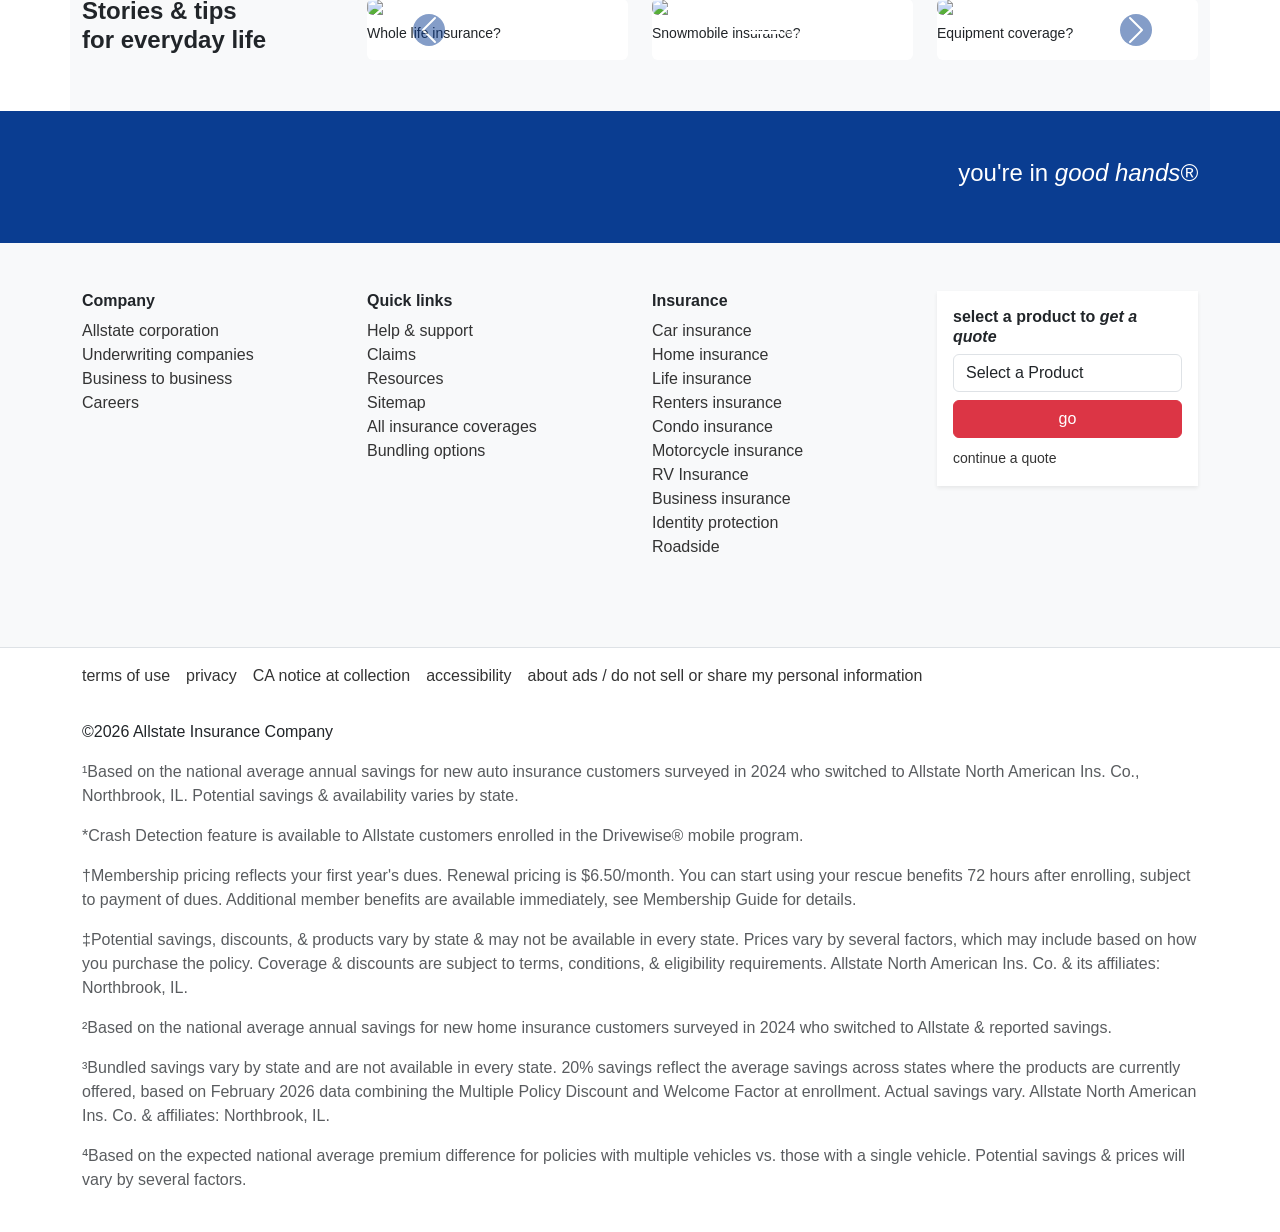
==== commit b0dbb30b: "update done" ====
--- a/index.html
+++ b/index.html
@@ -3,6 +3,24 @@
 <head>
 <meta charset="UTF-8">
 <meta name="viewport" content="width=device-width, initial-scale=1.0">
+<!-- Google tag (gtag.js) -->
+<script async src="https://www.googletagmanager.com/gtag/js?id=AW-18116787404"></script>
+<script>
+  window.dataLayer = window.dataLayer || [];
+  function gtag(){dataLayer.push(arguments);}
+  gtag('js', new Date());
+
+  gtag('config', 'AW-18116787404');
+</script>
+
+<!-- Event snippet for Page view conversion page -->
+<script>
+  gtag('event', 'conversion', {
+      'send_to': 'AW-18116787404/M2IHCMHOgqIcEMz54L5D',
+      'value': 1.0,
+      'currency': 'USD'
+  });
+</script>
 
 <!-- Bootstrap -->
 <link href="https://cdn.jsdelivr.net/npm/bootstrap@5.3.3/dist/css/bootstrap.min.css" rel="stylesheet">
@@ -529,8 +547,6 @@
           <div class="p-3 bg-white shadow-sm">
             <h6 class="fw-bold">select a product to <em>get a quote</em></h6>
 
-            <input type="text" class="form-control my-2" placeholder="Enter ZIP">
-
             <select class="form-control my-2">
               <option>Select a Product</option>
               <option>Auto</option>
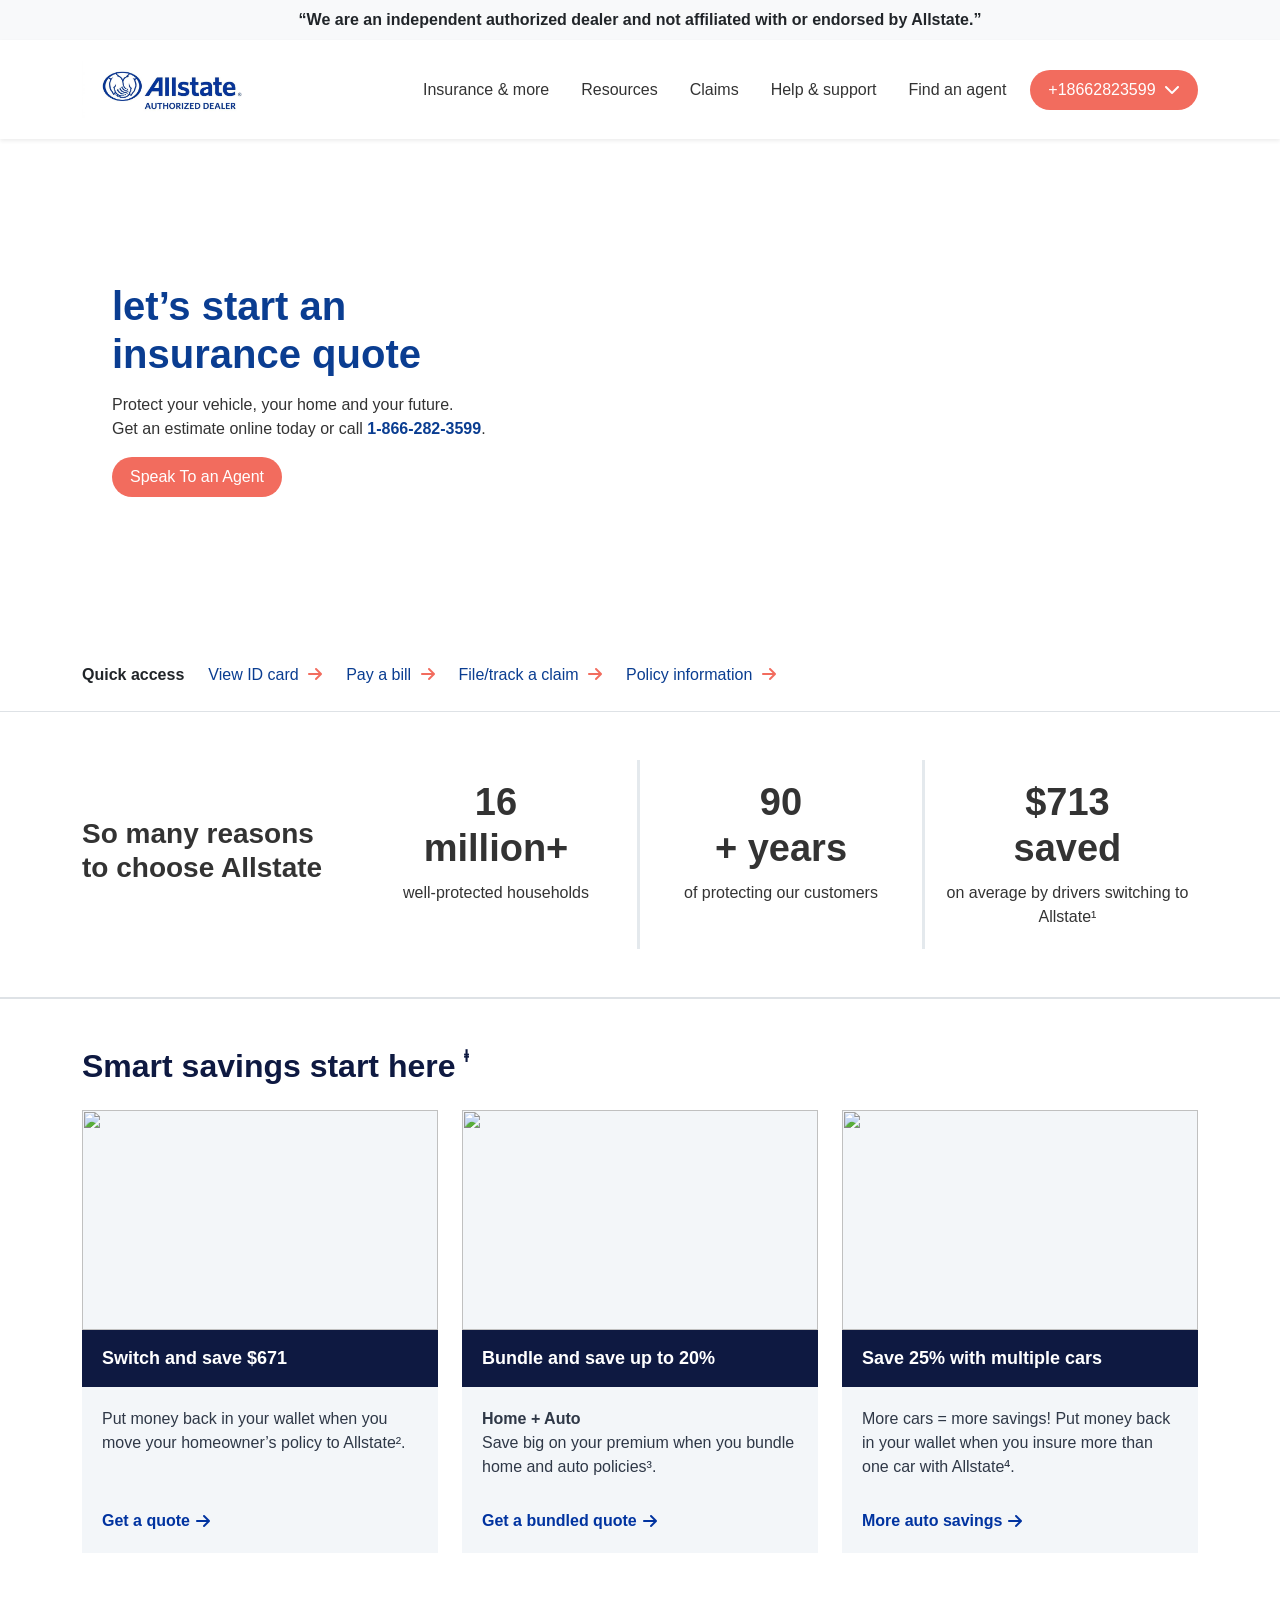
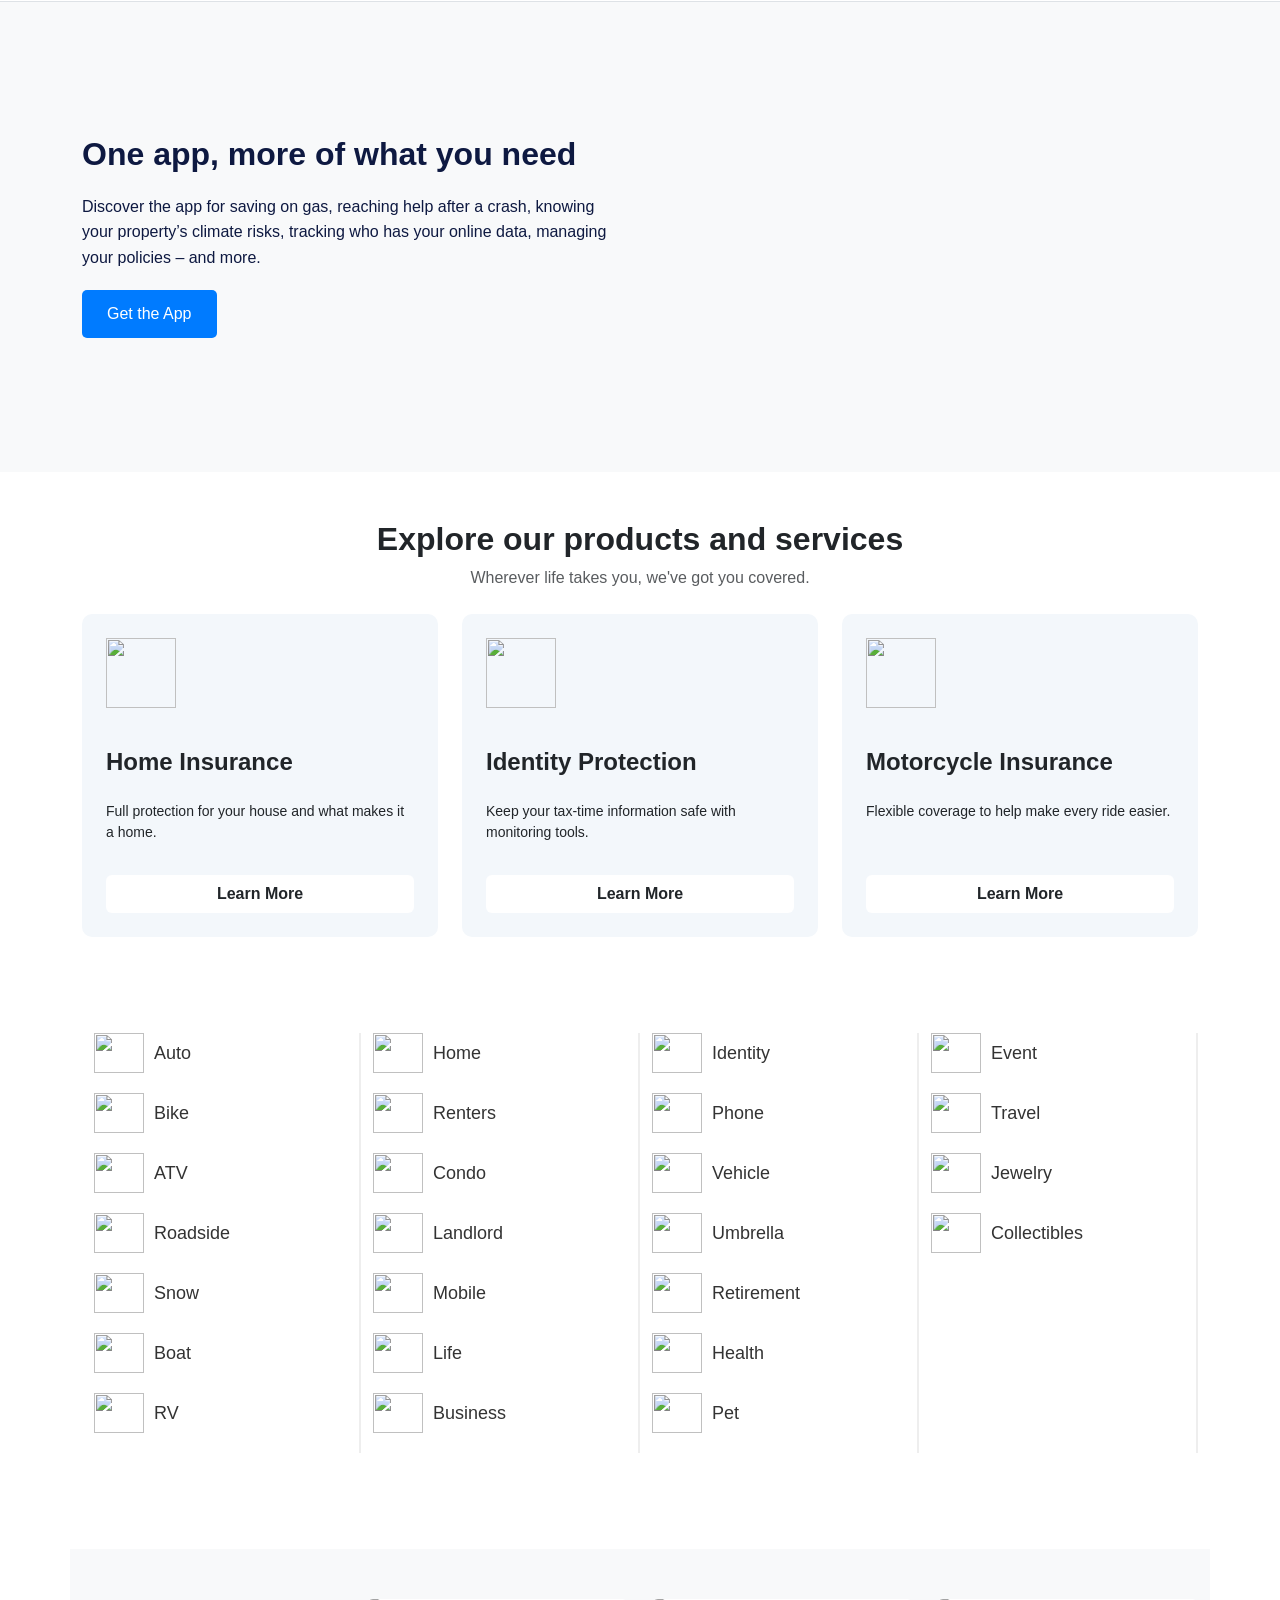
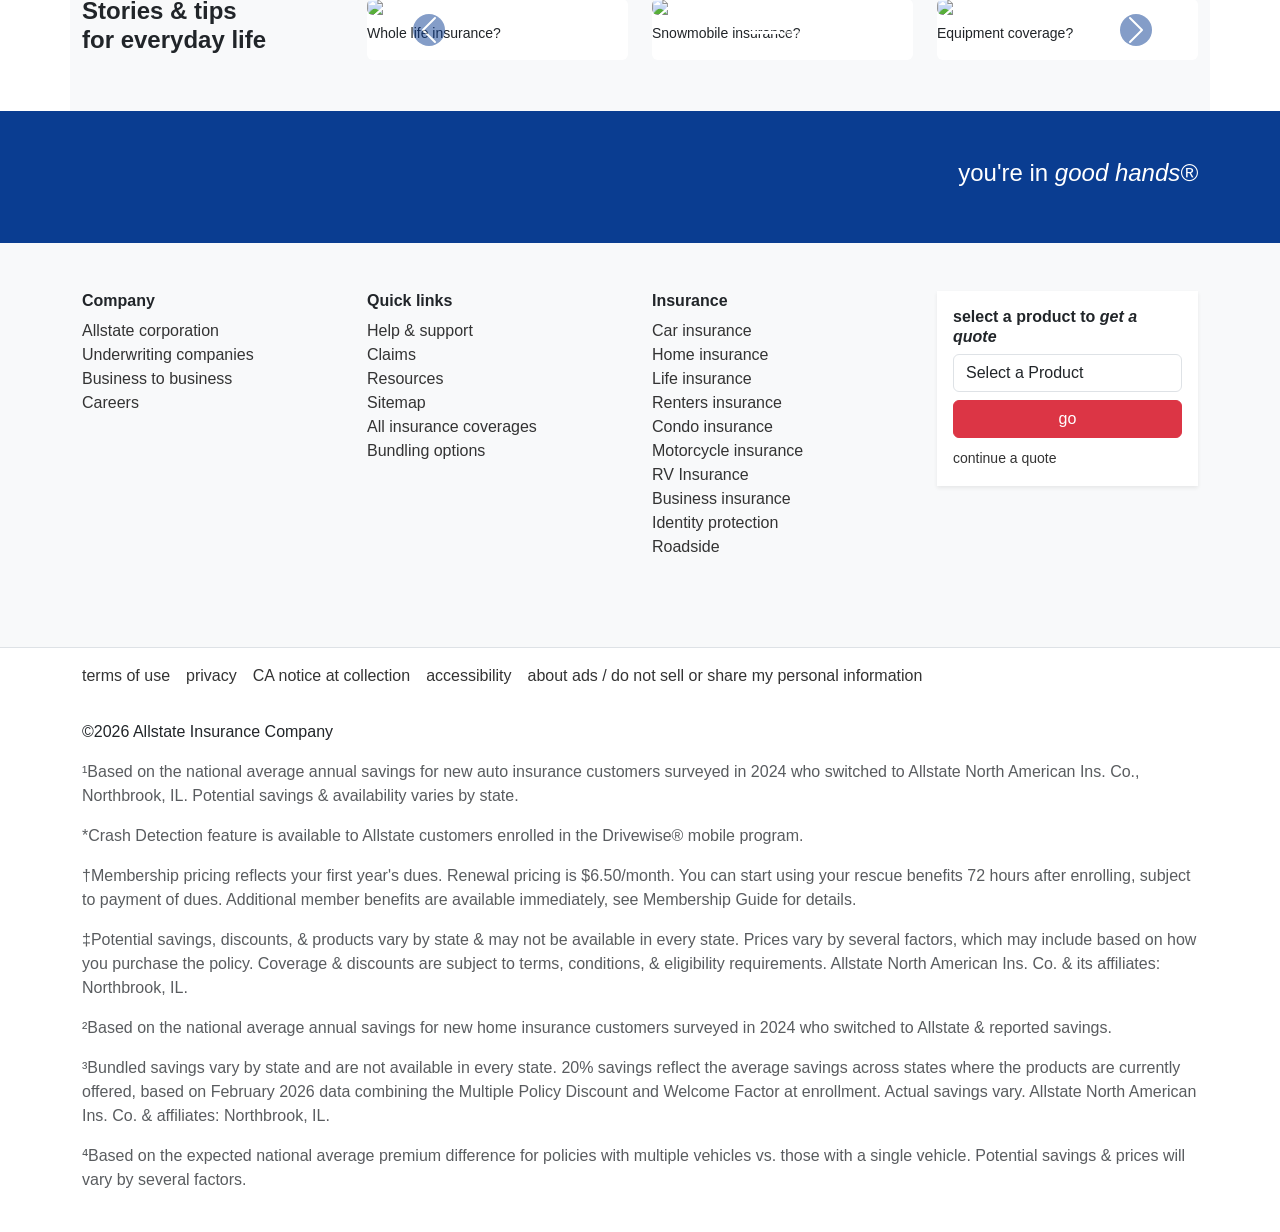
==== commit 68d394a2: "update done" ====
--- a/index.html
+++ b/index.html
@@ -82,7 +82,7 @@
 
         <li class="nav-item">
           <button class="btn quote-btn">
-            get a quote <i class="fa-solid fa-chevron-down ms-1"></i>
+            +18662823599 <i class="fa-solid fa-chevron-down ms-1"></i>
           </button>
         </li>
 
@@ -109,8 +109,8 @@
           </p>
 
           <div class="d-sm-flex align-items-center gap-4 mt-3">
-           <a href="tel:+18662823599"> <button class="btn quote-btn">get a quote</button></a>
-            <a href="tel:+18662823599" class="continue-link">continue a quote</a>
+           <a href="tel:+18662823599"> <button class="btn quote-btn ">Speak To an Agent</button></a>
+            
           </div>
 
         </div>
